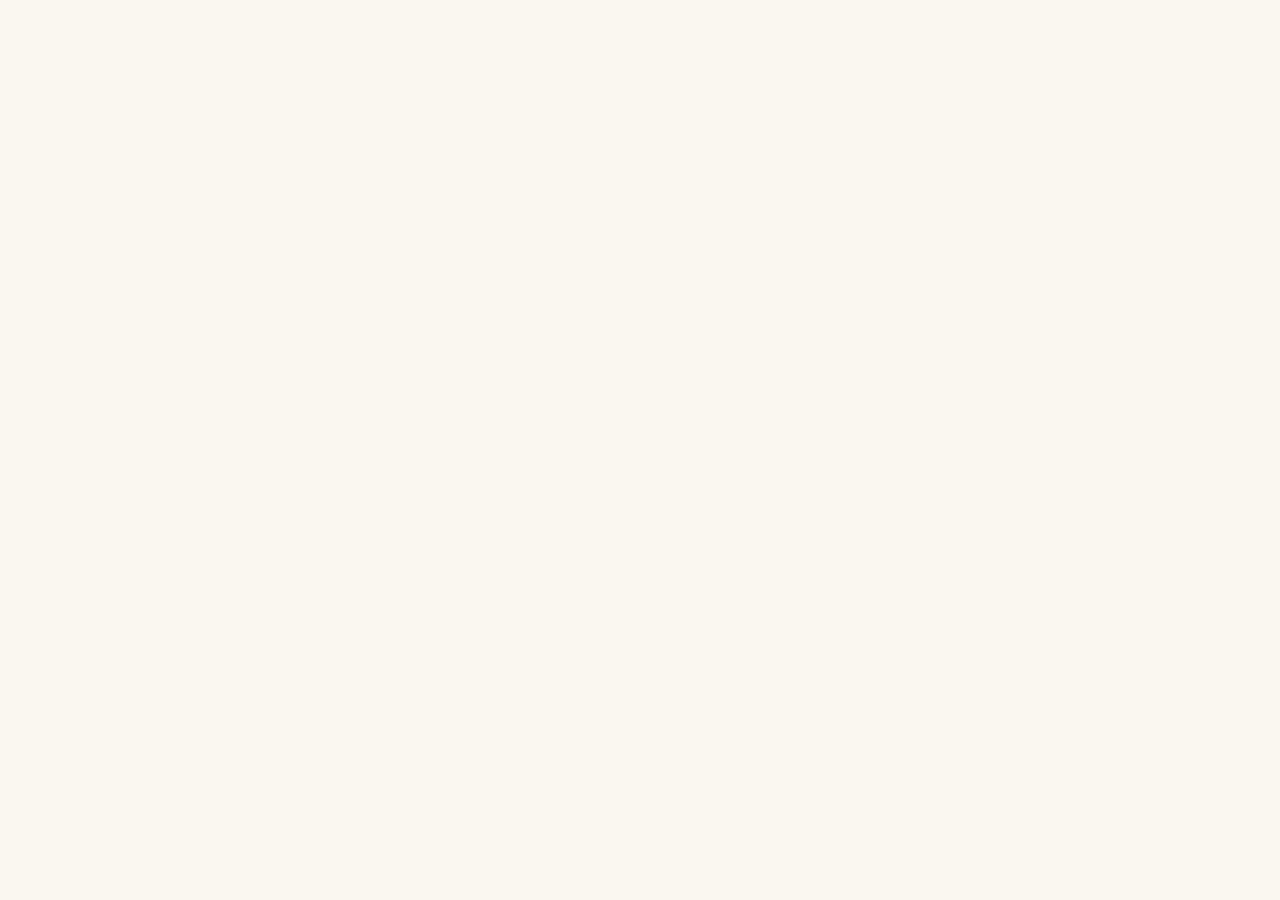
==== index.html @ ccf99bd1 "Add files via upload" ====
<!DOCTYPE html>
<html lang="en">
<head>
<meta charset="UTF-8" />
<meta name="viewport" content="width=device-width, initial-scale=1.0" />
<title>Beyond Japanese — Explore Beyond with Japanese</title>
<link rel="preconnect" href="https://fonts.googleapis.com" />
<link rel="preconnect" href="https://fonts.gstatic.com" crossorigin />
<link href="https://fonts.googleapis.com/css2?family=Plus+Jakarta+Sans:wght@400;500;600;700;800&family=JetBrains+Mono:wght@400;500&display=swap" rel="stylesheet" />
<link rel="stylesheet" href="styles.css" />
</head>
<body>
<div id="root"></div>
<script src="https://unpkg.com/react@18.3.1/umd/react.development.js" integrity="sha384-hD6/rw4ppMLGNu3tX5cjIb+uRZ7UkRJ6BPkLpg4hAu/6onKUg4lLsHAs9EBPT82L" crossorigin="anonymous"></script>
<script src="https://unpkg.com/react-dom@18.3.1/umd/react-dom.development.js" integrity="sha384-u6aeetuaXnQ38mYT8rp6sbXaQe3NL9t+IBXmnYxwkUI2Hw4bsp2Wvmx4yRQF1uAm" crossorigin="anonymous"></script>
<script src="https://unpkg.com/@babel/standalone@7.29.0/babel.min.js" integrity="sha384-m08KidiNqLdpJqLq95G/LEi8Qvjl/xUYll3QILypMoQ65QorJ9Lvtp2RXYGBFj1y" crossorigin="anonymous"></script>
<script type="text/babel" src="sections.jsx?v=2"></script>
<script type="text/babel" src="app.jsx?v=2"></script>
</body>
</html>
---- styles.css ----
/* Beyond Japanese — Landing Page Styles */

:root {
  --blue: #0D7A99;
  --blue-deep: #0a5d75;
  --blue-soft: #e8f2f5;
  --red: #C63C47;
  --red-soft: #b73340;
  --beige: #F5EFE0;
  --beige-deep: #ece4cf;
  --cream: #FAF7F1;
  --white: #ffffff;
  --ink: #583822;
  --ink-soft: #383c3c;   /* medium-weight text — calm modern neutral */
  --brown: #583822;       /* warm earthy body / small supporting text */
  --stone: #6b6b6b;
  --stone-light: #9a9a9a;
  --green: #7A8F6E;
  --line: #e8e4d8;

  --radius-card: 24px;
  --radius-lg: 28px;
  --radius-pill: 999px;

  --shadow-card: 0 1px 2px rgba(31, 42, 46, 0.04), 0 8px 24px rgba(31, 42, 46, 0.06);
  --shadow-soft: 0 1px 2px rgba(31, 42, 46, 0.03), 0 12px 40px rgba(31, 42, 46, 0.05);
}

* { box-sizing: border-box; }
html, body { margin: 0; padding: 0; }

body {
  font-family: 'Plus Jakarta Sans', system-ui, -apple-system, sans-serif;
  background: var(--cream);
  color: var(--ink);
  line-height: 1.55;
  -webkit-font-smoothing: antialiased;
  font-feature-settings: "ss01", "cv11";
}

img { max-width: 100%; display: block; }

.container {
  max-width: 1240px;
  margin: 0 auto;
  padding: 0 32px;
}

.container-narrow {
  max-width: 980px;
  margin: 0 auto;
  padding: 0 32px;
}

/* Typography */
.eyebrow {
  font-size: 13px;
  font-weight: 600;
  letter-spacing: 0.18em;
  text-transform: uppercase;
  color: var(--red);
}
.eyebrow.muted { color: var(--blue); }

h1, h2, h3, h4 {
  font-weight: 700;
  letter-spacing: -0.02em;
  color: var(--ink);
  margin: 0;
  text-wrap: balance;
}

.h-display {
  font-size: clamp(48px, 7vw, 96px);
  font-weight: 800;
  line-height: 1.02;
  letter-spacing: -0.035em;
  color: var(--blue);
}

.h-section {
  font-size: clamp(36px, 4.5vw, 60px);
  font-weight: 800;
  line-height: 1.05;
  letter-spacing: -0.028em;
}

.h-card {
  font-size: 20px;
  font-weight: 700;
  line-height: 1.3;
}

p { margin: 0; color: var(--brown); }
.lead {
  font-size: 19px;
  line-height: 1.6;
  color: var(--brown);
  text-wrap: pretty;
}

/* Buttons */
.btn {
  display: inline-flex;
  align-items: center;
  justify-content: center;
  gap: 12px;
  padding: 18px 32px;
  border-radius: var(--radius-pill);
  font-family: inherit;
  font-size: 16px;
  font-weight: 600;
  letter-spacing: -0.005em;
  text-decoration: none;
  border: none;
  cursor: pointer;
  transition: transform 0.2s ease, background 0.2s ease, box-shadow 0.2s ease, color 0.2s ease;
  white-space: nowrap;
}
.btn-primary {
  background: var(--red);
  color: var(--white);
  box-shadow: 0 6px 20px rgba(198, 60, 71, 0.25);
}
.btn-primary:hover {
  background: var(--red-soft);
  transform: translateY(-1px);
  box-shadow: 0 10px 28px rgba(198, 60, 71, 0.3);
}
.btn-secondary {
  background: transparent;
  color: var(--blue);
  border: 1.5px solid var(--blue);
}
.btn-secondary:hover {
  background: var(--blue);
  color: var(--white);
  transform: translateY(-1px);
}
.btn-ghost {
  background: var(--beige);
  color: var(--ink);
}
.btn-ghost:hover { background: var(--beige-deep); }

.btn-sm { padding: 12px 22px; font-size: 14px; }

/* Header */
.header {
  position: sticky;
  top: 0;
  z-index: 50;
  background: rgba(250, 247, 241, 0.85);
  backdrop-filter: blur(16px);
  -webkit-backdrop-filter: blur(16px);
  border-bottom: 1px solid rgba(232, 228, 216, 0.6);
}
.header-inner {
  display: flex;
  align-items: center;
  justify-content: space-between;
  padding: 18px 32px;
  max-width: 1400px;
  margin: 0 auto;
  gap: 24px;
}
.logo {
  display: flex;
  align-items: center;
  gap: 10px;
  text-decoration: none;
  flex-shrink: 1;
  min-width: 0;
  max-width: 100%;
}
.logo-img {
  /* Width-based clamp keeps the logo visually prominent across sizes.
     height auto preserves the native aspect ratio at every width. */
  width: clamp(180px, 16vw, 320px);
  height: auto;
  max-width: 100%;
  object-fit: contain;
  display: block;
  flex-shrink: 0;
}
.logo-mark {
  width: 30px; height: 30px;
  border-radius: 50%;
  background: radial-gradient(circle at 50% 60%, var(--red) 0 38%, transparent 38%),
              radial-gradient(circle at 50% 70%, var(--blue) 0 14%, transparent 14%);
  background-color: var(--cream);
  border: 1.5px solid var(--red);
}
.nav {
  display: flex;
  align-items: center;
  gap: 36px;
}
.nav a {
  color: var(--ink-soft);
  text-decoration: none;
  font-size: 15px;
  font-weight: 500;
  transition: color 0.18s;
  display: inline-flex;
  align-items: center;
  line-height: 1;
}
.nav a svg { display: block; }
.nav a:hover { color: var(--blue); }

/* Hero */
.hero {
  position: relative;
  min-height: 92vh;
  overflow: hidden;
  background: var(--cream);
}
.hero-image {
  position: absolute;
  inset: 0;
  z-index: 0;
}
.hero-photo {
  position: absolute;
  inset: 0;
  width: 100%;
  height: 100%;
  object-fit: cover;
  object-position: center 40%;
  opacity: 0;
  transition: opacity 1.6s ease-in-out;
}
.hero-photo.active { opacity: 1; }
.hero-fade {
  position: absolute;
  inset: 0;
  background:
    linear-gradient(90deg,
      rgba(250,248,244,0.90) 0%,
      rgba(250,248,244,0.74) 35%,
      rgba(250,248,244,0.38) 65%,
      rgba(250,248,244,0) 100%),
    linear-gradient(rgba(250,248,244,0.30), rgba(250,248,244,0.30)),
    linear-gradient(180deg,
      rgba(250,247,241,0.20) 0%,
      rgba(250,247,241,0.12) 30%,
      rgba(250,247,241,0.30) 58%,
      rgba(250,247,241,0.85) 84%,
      var(--cream) 100%),
    radial-gradient(ellipse 90% 70% at 50% 60%, rgba(250,247,241,0.30) 0%, rgba(250,247,241,0) 75%);
  pointer-events: none;
  z-index: 1;
}
.hero-fade::after {
  content: "";
  position: absolute; inset: 0;
  background: linear-gradient(180deg, transparent 75%, var(--cream) 100%);
  pointer-events: none;
}
.hero-content {
  position: relative;
  z-index: 2;
  max-width: 1240px;
  margin: 0 auto;
  padding: 120px 32px 140px;
}
.hero-eyebrow {
  font-size: 14px;
  font-weight: 700;
  text-transform: uppercase;
  letter-spacing: 0.16em;
  color: var(--red);
  margin-bottom: 28px;
}
.hero h1 {
  margin-bottom: 32px;
  max-width: 900px;
  color: var(--blue);
  line-height: 1.22;
}
.hero-h1-indent {
  display: inline-block;
  margin-left: 2em;
}
.hero-h1-line {
  display: inline-block;
  opacity: 0;
  transform: translateY(30px);
  animation: heroLineRise 2.2s cubic-bezier(0.22, 1, 0.36, 1) forwards;
}
.hero-h1-line:nth-child(1) { animation-delay: 0.35s; }
.hero-h1-indent.hero-h1-line { animation-delay: 0.35s; }
@keyframes heroLineRise {
  to { opacity: 1; transform: translateY(0); }
}
@media (prefers-reduced-motion: reduce) {
  .hero-h1-line { animation: none; opacity: 1; transform: none; }
}
.hero-sub {
  font-size: 20px;
  line-height: 1.6;
  color: var(--brown);
  max-width: 560px;
  margin-bottom: 44px;
  text-wrap: pretty;
}
.hero-ctas {
  display: flex;
  flex-wrap: wrap;
  gap: 16px;
  margin-bottom: 56px;
}
.hero-support {
  font-size: 16px;
  color: var(--brown);
  font-style: italic;
  max-width: 480px;
}

/* Sections */
.section {
  padding: 120px 0;
  position: relative;
}
.section-tight { padding: 96px 0; }
.section-large { padding: 160px 0; }
.section-beige { background: var(--beige); }
.section-white { background: var(--white); }
.section-cream { background: var(--cream); }

.section-head {
  text-align: center;
  margin-bottom: 72px;
}
.section-head .eyebrow { margin-bottom: 16px; display: inline-block; }
.section-head h2 { margin-bottom: 16px; }
.section-head .lead { max-width: 620px; margin: 0 auto; }

/* Designed-for section — simple 2×2 icon + text benefit grid */
.designed-head { margin-bottom: 72px; }
.fan-divider {
  display: flex;
  align-items: center;
  justify-content: center;
  gap: 14px;
  margin-bottom: 22px;
}
.fan-line {
  width: 64px;
  height: 1px;
  background: rgba(31, 42, 46, 0.18);
}
.designed-title {
  font-size: clamp(36px, 4.4vw, 56px);
  color: var(--blue-deep);
  letter-spacing: -0.025em;
  font-weight: 800;
  line-height: 1.1;
  margin-bottom: 18px;
  text-wrap: balance;
}
.designed-sub {
  font-size: 16px;
  color: var(--ink-soft);
  line-height: 1.65;
  max-width: 720px;
  margin: 0 auto;
  text-wrap: pretty;
}
.benefit-grid {
  display: grid;
  grid-template-columns: repeat(2, 1fr);
  gap: 24px;
  max-width: 1100px;
  margin: 0 auto;
}
.benefit-card {
  background: var(--white);
  border: 1px solid var(--line);
  border-radius: 24px;
  padding: 36px 40px;
  display: flex;
  flex-direction: row;
  align-items: center;
  text-align: left;
  gap: 28px;
  box-shadow: 0 1px 2px rgba(31, 42, 46, 0.03);
  transition: transform 0.25s ease, box-shadow 0.25s ease, border-color 0.25s ease;
}
.benefit-card:hover {
  transform: translateY(-2px);
  border-color: rgba(13, 122, 153, 0.22);
  box-shadow: 0 1px 2px rgba(31, 42, 46, 0.04), 0 14px 32px rgba(31, 42, 46, 0.05);
}
.benefit-icon {
  flex-shrink: 0;
  width: 88px;
  height: 88px;
  border-radius: 50%;
  background: #F3EEE6;
  color: #0F4C5C;
  display: flex;
  align-items: center;
  justify-content: center;
  padding: 18px;
}
.benefit-icon img {
  width: 100%;
  height: 100%;
  object-fit: contain;
  display: block;
}
.benefit-icon svg {
  width: 100%;
  height: 100%;
  display: block;
  overflow: visible;
}
.benefit-text {
  flex: 1;
  min-width: 0;
}
.benefit-title {
  font-size: 21px;
  font-weight: 800;
  letter-spacing: -0.02em;
  line-height: 1.25;
  color: var(--blue);
  margin: 0 0 8px;
  text-wrap: balance;
}
.benefit-desc {
  font-size: 15.5px;
  line-height: 1.5;
  color: var(--brown);
  margin: 0;
  text-wrap: pretty;
}

/* About Ayumi */
.about {
  display: grid;
  grid-template-columns: 1fr 1.05fr;
  gap: 64px;
  align-items: stretch;
}
.about-content {
  display: flex;
  flex-direction: column;
  justify-content: flex-start;
  max-width: 540px;
  padding: 8px 0;
}
.about-link {
  margin-top: auto;
  padding-top: 32px;
}
.about-photo {
  aspect-ratio: 4/5;
  width: 100%;
  max-width: 480px;
  background: var(--beige-deep);
  border-radius: var(--radius-lg);
  overflow: hidden;
  position: relative;
  box-shadow: var(--shadow-soft);
}
.about-img {
  position: absolute;
  inset: 0;
  width: 100%;
  height: 100%;
  object-fit: cover;
  opacity: 0;
  transition: opacity 0.9s ease;
}
.about-img.active { opacity: 1; }
.photo-placeholder {
  width: 100%;
  height: 100%;
  background:
    repeating-linear-gradient(135deg, rgba(122,143,110,0.18) 0 12px, rgba(122,143,110,0.08) 12px 24px);
  display: flex; align-items: center; justify-content: center;
  position: relative;
}
.photo-placeholder.tone-warm {
  background: repeating-linear-gradient(135deg, rgba(198,156,120,0.18) 0 12px, rgba(198,156,120,0.08) 12px 24px), #efe1cd;
}
.photo-placeholder.tone-cool {
  background: repeating-linear-gradient(135deg, rgba(13,122,153,0.14) 0 12px, rgba(13,122,153,0.06) 12px 24px), #d6e6ea;
}
.photo-placeholder.tone-green {
  background: repeating-linear-gradient(135deg, rgba(122,143,110,0.22) 0 12px, rgba(122,143,110,0.1) 12px 24px), #d6e0c8;
}
.photo-placeholder.tone-night {
  background: repeating-linear-gradient(135deg, rgba(40,52,68,0.5) 0 12px, rgba(40,52,68,0.3) 12px 24px), #2d3a4c;
  color: rgba(255,255,255,0.8);
}
.photo-label {
  position: absolute;
  bottom: 14px;
  left: 14px;
  font-family: 'JetBrains Mono', monospace;
  font-size: 10.5px;
  letter-spacing: 0.08em;
  text-transform: uppercase;
  background: rgba(255,255,255,0.85);
  color: var(--ink);
  padding: 5px 10px;
  border-radius: 4px;
}
.photo-placeholder.tone-night .photo-label {
  background: rgba(0,0,0,0.55);
  color: rgba(255,255,255,0.9);
}
.about-photo .dots {
  position: absolute;
  bottom: 18px; left: 50%; transform: translateX(-50%);
  display: flex; gap: 6px; z-index: 2;
}
.about-photo .dot {
  width: 8px; height: 8px; border-radius: 50%;
  background: rgba(255,255,255,0.55);
  border: none;
  padding: 0;
  cursor: pointer;
  transition: background 0.2s, transform 0.2s;
}
.about-photo .dot:hover { background: rgba(255,255,255,0.85); }
.about-photo .dot.active { background: var(--white); transform: scale(1.15); }
.about-arrow {
  position: absolute;
  top: 50%;
  transform: translateY(-50%);
  z-index: 3;
  width: 42px;
  height: 42px;
  border-radius: 50%;
  border: none;
  background: rgba(255,255,255,0.82);
  color: var(--ink);
  display: flex;
  align-items: center;
  justify-content: center;
  cursor: pointer;
  opacity: 0;
  transition: opacity 0.25s ease, background 0.2s ease, transform 0.2s ease;
  box-shadow: 0 4px 14px rgba(0,0,0,0.18);
}
.about-photo:hover .about-arrow { opacity: 1; }
.about-arrow:hover { background: #fff; }
.about-arrow:active { transform: translateY(-50%) scale(0.94); }
.about-arrow-prev { left: 14px; }
.about-arrow-next { right: 14px; }
@media (hover: none) {
  .about-arrow { opacity: 1; background: rgba(255,255,255,0.9); }
}
.about-content .eyebrow { color: var(--ink-soft); margin-bottom: 24px; display: inline-block; }
.about-eyebrow-word {
  display: inline-block;
  margin-right: 14px;
  margin-bottom: 24px;
  color: #593922;
  font-size: clamp(24px, 2.6vw, 34px);
  font-weight: 600;
  letter-spacing: 0.02em;
  line-height: 1.1;
  font-family: -apple-system, BlinkMacSystemFont, 'Plus Jakarta Sans', sans-serif;
}
.about-eyebrow-word:last-of-type { margin-right: 0; }
.about-content h2 {
  font-size: clamp(32px, 3.4vw, 48px);
  line-height: 1.08;
  color: var(--blue);
  margin-bottom: 28px;
}
.about-content .lead { margin-bottom: 28px; }
.about-link {
  display: inline-flex;
  align-items: center;
  gap: 10px;
  font-weight: 700;
  color: var(--blue);
  text-decoration: none;
  font-size: 17px;
  transition: gap 0.2s;
}
.about-link:hover { gap: 14px; }

/* Practical Japanese */
/* Practical Japanese — 4-column cards: text overlaid on full-bleed photo */
.scenes-grid {
  display: grid;
  grid-template-columns: repeat(4, 1fr);
  gap: 18px;
  max-width: 940px;
  margin: 0 auto;
}
.scene-card {
  position: relative;
  aspect-ratio: 4 / 5;
  border-radius: 22px;
  overflow: hidden;
  background: var(--white);
  box-shadow: 0 1px 2px rgba(31, 42, 46, 0.04), 0 10px 28px rgba(31, 42, 46, 0.05);
  transition: transform 0.3s ease, box-shadow 0.3s ease;
}
.scene-card:hover {
  transform: translateY(-3px);
  box-shadow: var(--shadow-soft);
}
.scene-bg {
  position: absolute;
  inset: 0;
  width: 100%;
  height: 100%;
  object-fit: cover;
  filter: saturate(0.62) brightness(1.04) contrast(0.92);
}
.scene-wash {
  position: absolute;
  inset: 0;
  /* even hazy white veil across the whole photo (softens it overall), plus a bottom darkening for legible titles */
  background:
    linear-gradient(180deg, rgba(250,247,241,0.30) 0%, rgba(250,247,241,0.30) 100%),
    linear-gradient(180deg,
      rgba(250,247,241,0.30) 0%,
      rgba(250,247,241,0.12) 34%,
      rgba(18,25,29,0.24) 60%,
      rgba(15,21,25,0.70) 84%,
      rgba(12,17,20,0.90) 100%);
}
.scene-overlay {
  position: absolute;
  left: 0;
  right: 0;
  bottom: 0;
  padding: 20px 20px 22px;
  z-index: 2;
}
.scene-title {
  font-size: 17px;
  font-weight: 800;
  letter-spacing: -0.02em;
  line-height: 1.2;
  color: #fff;
  margin: 0 0 10px;
  text-wrap: balance;
  text-shadow: 0 1px 3px rgba(0,0,0,0.55), 0 2px 18px rgba(0,0,0,0.45);
}
.scene-title::after {
  content: "";
  display: block;
  width: 30px;
  height: 2px;
  margin-top: 10px;
  background: var(--blue);
  border-radius: 999px;
}
.scene-desc {
  font-size: 13px;
  line-height: 1.55;
  color: rgba(255,255,255,0.94);
  text-wrap: pretty;
  text-shadow: 0 1px 3px rgba(0,0,0,0.5), 0 2px 14px rgba(0,0,0,0.4);
}

/* Portal */
.portal {
  display: grid;
  grid-template-columns: 1fr 1.2fr;
  gap: 80px;
  align-items: center;
  padding-bottom: 40px;
}
.portal-content .eyebrow { margin-bottom: 24px; display: inline-block; }
.portal-content h2 {
  font-size: clamp(40px, 4.2vw, 60px);
  margin-bottom: 28px;
  line-height: 1.05;
}
.portal-content .lead { margin-bottom: 36px; max-width: 520px; }
.portal-features {
  display: flex;
  flex-direction: column;
  gap: 18px;
  margin-bottom: 40px;
}
.portal-feat {
  display: flex;
  align-items: center;
  gap: 14px;
  font-weight: 700;
  color: var(--ink);
  font-size: 16px;
}
.portal-check {
  width: 26px; height: 26px;
  border-radius: 50%;
  border: 1.5px solid var(--blue);
  color: var(--blue);
  display: flex; align-items: center; justify-content: center;
  flex-shrink: 0;
}

/* Dashboard mockup — image carousel */
.portal-mock-wrap {
  position: relative;
}
.portal-mock-frame {
  position: relative;
  display: flex;
  align-items: center;
  justify-content: center;
  gap: 16px;
}
.portal-mock {
  background: var(--white);
  border-radius: 36px;
  padding: 10px;
  box-shadow: var(--shadow-soft), 0 30px 60px rgba(0,0,0,0.08);
  width: clamp(240px, 22vw, 320px);
  flex-shrink: 0;
}
.portal-mock-inner {
  background: var(--cream);
  border-radius: 28px;
  overflow: hidden;
  aspect-ratio: 9 / 19;
  position: relative;
}
.mock-img {
  position: absolute;
  inset: 0;
  width: 100%;
  height: 100%;
  object-fit: cover;
  object-position: top center;
  opacity: 0;
  transition: opacity 0.5s ease;
}
.mock-img.active { opacity: 1; }
.mock-nav {
  width: 52px;
  height: 52px;
  border-radius: 50%;
  border: 1.5px solid var(--blue-soft);
  background: var(--white);
  color: var(--blue);
  display: flex;
  align-items: center;
  justify-content: center;
  cursor: pointer;
  box-shadow: 0 8px 24px rgba(13, 122, 153, 0.1);
  transition: transform 0.2s, background 0.2s, color 0.2s, border-color 0.2s;
  flex-shrink: 0;
}
.mock-nav:hover {
  background: var(--blue);
  color: var(--white);
  border-color: var(--blue);
  transform: scale(1.05);
}
.mock-dots {
  position: absolute;
  bottom: -36px;
  left: 50%;
  transform: translateX(-50%);
  display: flex;
  gap: 8px;
}
.mock-dot {
  width: 8px;
  height: 8px;
  border-radius: 50%;
  border: none;
  padding: 0;
  background: var(--line);
  cursor: pointer;
  transition: background 0.2s, transform 0.2s, width 0.2s;
}
.mock-dot:hover { background: var(--stone-light); }
.mock-dot.active {
  background: var(--blue);
  width: 24px;
  border-radius: 4px;
}

/* Testimonials */
/* Testimonials — single-card carousel */
.tcarousel {
  display: flex;
  align-items: center;
  gap: 20px;
  max-width: 900px;
  margin: 0 auto;
}
.tcarousel-viewport {
  overflow: hidden;
  flex: 1;
  border-radius: var(--radius-card);
}
.tcarousel-track {
  display: flex;
  gap: 24px;
  transition: transform 0.5s cubic-bezier(0.4, 0, 0.2, 1);
}
.tcarousel-slide {
  flex: 0 0 calc((100% - (var(--tpv) - 1) * 24px) / var(--tpv));
  min-width: 0;
  display: flex;
}
.testimonial {
  background: var(--white);
  border-radius: var(--radius-card);
  padding: 32px 30px;
  box-shadow: var(--shadow-card);
  display: flex;
  flex-direction: column;
  margin: 0;
  width: 100%;
  position: relative;
  min-height: 300px;
}
.testimonial-mark {
  font-size: 64px;
  line-height: 0.8;
  font-weight: 800;
  color: var(--beige-deep);
  height: 36px;
  display: block;
  margin-bottom: 6px;
  font-family: Georgia, serif;
}
.testimonial-quote {
  font-size: 16px;
  line-height: 1.62;
  color: var(--ink);
  margin: 0 0 24px;
  flex: 1;
  text-wrap: pretty;
  font-weight: 500;
}
.testimonial-by {
  display: flex;
  flex-direction: column;
  gap: 3px;
}
.testimonial-name { font-weight: 700; font-size: 16px; color: var(--ink); }
.testimonial-meta { font-size: 13px; color: var(--stone); letter-spacing: 0.01em; }

.tcarousel-arrow {
  flex-shrink: 0;
  width: 52px;
  height: 52px;
  border-radius: 50%;
  border: 1px solid var(--line);
  background: var(--white);
  color: var(--blue);
  display: flex;
  align-items: center;
  justify-content: center;
  cursor: pointer;
  transition: background 0.2s ease, color 0.2s ease, transform 0.2s ease, box-shadow 0.2s ease;
  box-shadow: var(--shadow-card);
}
.tcarousel-arrow:hover {
  background: var(--blue);
  color: var(--white);
  transform: scale(1.05);
}
.tcarousel-arrow:disabled {
  opacity: 0.35;
  cursor: default;
}
.tcarousel-arrow:disabled:hover {
  background: var(--white);
  color: var(--blue);
  transform: none;
}
.tcarousel-dots {
  display: flex;
  justify-content: center;
  gap: 10px;
  margin-top: 32px;
}
.tcarousel-dot {
  width: 9px;
  height: 9px;
  border-radius: 50%;
  border: none;
  background: var(--beige-deep);
  cursor: pointer;
  padding: 0;
  transition: background 0.2s ease, transform 0.2s ease, width 0.2s ease;
}
.tcarousel-dot:hover { background: var(--stone-light); }
.tcarousel-dot.active {
  background: var(--blue);
  width: 26px;
  border-radius: 999px;
}

/* Timeline / Lesson flow — experiential vertical journey.
   Duration is the dominant visual element; the core practice step is featured. */
.journey {
  max-width: 860px;
  margin: 48px auto 0;
  display: flex;
  flex-direction: column;
}
.journey-step {
  display: grid;
  grid-template-columns: 88px 1fr;
  gap: 30px;
  position: relative;
  padding: 14px 0;
}
/* Continuous spine drawn behind the duration column */
.journey-rail {
  position: relative;
  display: flex;
  flex-direction: column;
  align-items: flex-end;
  justify-content: center;
  text-align: right;
  padding-right: 30px;
}
.journey-rail::before {
  content: "";
  position: absolute;
  right: 0;
  top: -14px;
  bottom: -14px;
  width: 2px;
  background: var(--beige-deep);
}
.journey-step:first-child .journey-rail::before { top: 50%; }
.journey-step:last-child .journey-rail::before { bottom: 50%; }
.journey-dot {
  position: absolute;
  right: -5px;
  top: 50%;
  transform: translateY(-50%);
  width: 12px;
  height: 12px;
  border-radius: 50%;
  background: var(--white);
  border: 2.5px solid var(--blue);
  z-index: 1;
}
.journey-time {
  display: flex;
  flex-direction: column;
  align-items: flex-end;
  line-height: 1;
}
.journey-time-num {
  font-size: 22px;
  font-weight: 600;
  letter-spacing: -0.02em;
  color: var(--brown);
  font-variant-numeric: tabular-nums;
}
.journey-time-unit {
  font-size: 11px;
  font-weight: 600;
  letter-spacing: 0.14em;
  text-transform: uppercase;
  color: var(--stone-light);
  margin-top: 5px;
}
/* Content card */
.journey-card {
  background: var(--cream);
  border: 1px solid var(--line);
  border-radius: 20px;
  padding: 26px 28px;
  position: relative;
  display: flex;
  align-items: flex-start;
  gap: 22px;
  transition: transform 0.3s ease, box-shadow 0.3s ease, border-color 0.3s ease;
}
.journey-card-body {
  flex: 0 1 auto;
  min-width: 0;
}
.journey-desc { max-width: 52ch; }
@media (hover: hover) {
  .journey-card:hover {
    transform: translateY(-4px);
    box-shadow: var(--shadow-soft);
    border-color: var(--beige-deep);
  }
  .journey-card:hover .journey-icon { transform: scale(1.08); }
}
.journey-card-top {
  order: 2;
  flex-shrink: 0;
  margin-top: 2px;
}
.journey-num {
  font-weight: 500;
  color: var(--stone-light);
  letter-spacing: 0.01em;
  font-variant-numeric: tabular-nums;
}
.journey-sep {
  font-weight: 500;
  color: var(--stone-light);
}
.journey-icon {
  width: 70px;
  height: 70px;
  display: flex;
  align-items: center;
  justify-content: center;
  color: var(--red);
  flex-shrink: 0;
  transition: transform 0.3s ease;
}
.journey-icon svg { width: 100%; height: 100%; display: block; }
.journey-title {
  font-size: 23px;
  font-weight: 800;
  letter-spacing: -0.02em;
  line-height: 1.2;
  color: var(--ink);
  margin: 0 0 8px;
  text-wrap: balance;
}
.journey-desc {
  font-size: 16px;
  line-height: 1.65;
  color: var(--brown);
  margin: 0;
  text-wrap: pretty;
}

@media (max-width: 640px) {
  .journey-step {
    grid-template-columns: 64px 1fr;
    gap: 18px;
    padding: 12px 0;
  }
  .journey-rail { padding-right: 18px; }
  .journey-card { padding: 22px 22px; }
  .journey-icon { width: 58px; height: 58px; }
  .journey-title { font-size: 20px; }
}

/* Pricing */
.pricing-head {
  max-width: 1080px;
  margin: 0 auto 64px;
  text-align: left;
}
.pricing-head .eyebrow {
  display: inline-block;
  margin-bottom: 18px;
}
.pricing-head .h-section {
  font-size: clamp(36px, 4.2vw, 56px);
  line-height: 1.08;
  color: var(--blue);
  letter-spacing: -0.028em;
  max-width: 920px;
  margin-bottom: 24px;
}
.pricing-sub {
  font-size: 17px;
  line-height: 1.7;
  color: var(--brown);
  max-width: 640px;
  margin: 0;
  text-wrap: pretty;
}
.pricing-grid {
  display: grid;
  grid-template-columns: repeat(3, 1fr);
  gap: 22px;
  align-items: stretch;
  max-width: 1080px;
  margin: 0 auto;
}
.price-card {
  background: var(--white);
  border: 1px solid var(--line);
  border-radius: 24px;
  padding: 44px 40px 40px;
  display: flex;
  flex-direction: column;
  position: relative;
  transition: transform 0.25s ease, box-shadow 0.25s ease, border-color 0.25s ease;
  box-shadow: 0 1px 2px rgba(31, 42, 46, 0.03);
}
.price-card:hover {
  transform: translateY(-2px);
  box-shadow: var(--shadow-card);
  border-color: rgba(13, 122, 153, 0.28);
}
.price-card.featured {
  background: #F4EFE6;
  border-color: rgba(13, 122, 153, 0.22);
  box-shadow: 0 1px 2px rgba(31, 42, 46, 0.03), 0 12px 32px rgba(122, 90, 50, 0.07);
}
.price-name {
  font-size: 26px;
  font-weight: 800;
  letter-spacing: -0.02em;
  text-transform: none;
  color: var(--ink);
  margin-bottom: 22px;
  line-height: 1.2;
}
.featured .price-name { color: var(--ink); }
.price-amount {
  font-size: clamp(44px, 4vw, 54px);
  font-weight: 800;
  letter-spacing: -0.03em;
  line-height: 1;
  color: var(--blue);
  margin-bottom: 10px;
  display: block;
}
.featured .price-amount { color: var(--blue); }
.price-unit {
  font-size: 16px;
  color: var(--ink-soft);
  font-weight: 500;
  letter-spacing: -0.005em;
  margin-bottom: 0;
}
.featured .price-unit { color: var(--ink-soft); }
.price-note {
  font-size: 14px;
  font-weight: 500;
  color: var(--red);
  margin-top: 4px;
  min-height: 1.2em; /* reserve savings row on every card so dividers align */
  letter-spacing: -0.005em;
}
.price-rule {
  display: block;
  height: 0;
  border-top: 1px dashed rgba(88, 56, 34, 0.28);
  margin: 24px 0 0;
}
.price-desc {
  font-size: 15.5px;
  line-height: 1.75;
  color: var(--brown);
  margin-top: 24px;
  flex: 1 1 auto;
  text-wrap: pretty;
}
.featured .price-desc {
  color: var(--brown);
}
.price-badge {
  display: inline-flex;
  align-items: center;
  align-self: center;
  font-family: 'JetBrains Mono', monospace;
  font-size: 11px;
  font-weight: 600;
  letter-spacing: 0.18em;
  text-transform: uppercase;
  color: var(--red);
  border: 1.5px solid var(--red);
  border-radius: 999px;
  padding: 9px 20px;
  margin-top: 28px;
  background: transparent;
}
.price-link {
  display: inline-flex;
  align-items: center;
  gap: 10px;
  margin-top: 24px;
  font-size: 17px;
  font-weight: 700;
  color: var(--blue);
  text-decoration: none;
  letter-spacing: -0.01em;
  align-self: center;
  transition: gap 0.2s ease, color 0.2s ease;
}
.price-link:hover {
  gap: 14px;
}
.price-link.price-link-featured {
  color: var(--red);
}
.price-btn {
  align-self: stretch;
  margin-top: 32px;
  padding: 16px 24px;
  font-size: 15px;
  font-weight: 700;
  justify-content: center;
  letter-spacing: -0.005em;
}

/* Pricing footer CTA */
.pricing-cta {
  max-width: 1080px;
  margin: 56px auto 0;
  display: flex;
  justify-content: center;
}
.pricing-note {
  display: flex;
  align-items: center;
  gap: 32px;
  flex-wrap: wrap;
  justify-content: center;
  color: var(--brown);
  font-size: 14px;
  margin-top: 0;
}
.pricing-note span {
  display: inline-flex; align-items: center; gap: 8px;
}
.pricing-note svg,
.pricing-note svg * {
  stroke: #0d7a99 !important;
}

/* FAQ */
.faq-list {
  max-width: 880px;
  margin: 0 auto;
  display: flex;
  flex-direction: column;
  gap: 18px;
}
.faq-item {
  background: var(--beige);
  border-radius: 20px;
  overflow: hidden;
  transition: background 0.2s;
}
.faq-item.open { background: var(--beige-deep); }
.faq-q {
  width: 100%;
  background: none;
  border: none;
  padding: 26px 32px;
  font-family: inherit;
  font-size: 17px;
  font-weight: 700;
  color: var(--ink-soft);
  text-align: left;
  cursor: pointer;
  display: flex;
  align-items: center;
  justify-content: space-between;
  gap: 24px;
  letter-spacing: -0.01em;
}
.faq-q svg { transition: transform 0.25s; flex-shrink: 0; }
.faq-item.open .faq-q svg { transform: rotate(180deg); }
.faq-a {
  padding: 0 32px 26px;
  font-size: 16px;
  color: var(--brown);
  line-height: 1.65;
  max-width: 720px;
}
.faq-more {
  display: inline-flex;
  margin: 56px auto 0;
  align-items: center;
  gap: 10px;
  color: var(--blue);
  text-decoration: none;
  font-weight: 600;
  font-style: italic;
  font-size: 15px;
  border-bottom: 1px solid currentColor;
  padding-bottom: 4px;
}
.faq-more-wrap { text-align: center; }

/* Final CTA — split layout: photo left, deep teal panel right */
.final-cta {
  position: relative;
  padding: 0;
  background: var(--cream);
}
.final-cta-split {
  display: grid;
  grid-template-columns: 1fr 1fr;
  min-height: 640px;
}
.final-cta-photo-pane {
  position: relative;
  overflow: hidden;
  background: var(--beige);
}
.final-cta-photo {
  position: absolute;
  inset: 0;
  width: 100%;
  height: 100%;
  object-fit: cover;
  display: block;
}
.final-cta-text-pane {
  background: #1f5266;
  color: var(--white);
  display: flex;
  align-items: center;
  padding: clamp(56px, 7vw, 120px) clamp(40px, 6vw, 96px);
}
.final-cta-content {
  max-width: 560px;
}
.final-cta-content h2 {
  font-size: clamp(36px, 4vw, 56px);
  line-height: 1.08;
  font-weight: 800;
  letter-spacing: -0.025em;
  color: var(--white);
  margin-bottom: 28px;
  text-wrap: balance;
}
.final-cta-content .lead {
  font-size: 17px;
  line-height: 1.65;
  color: rgba(255, 255, 255, 0.88);
  margin-bottom: 48px;
  max-width: 480px;
}
.btn-cta-light {
  background: var(--white);
  color: #1f5266;
  padding: 22px 38px;
  font-size: 18px;
  font-weight: 700;
  letter-spacing: -0.005em;
  border-radius: var(--radius-pill);
  display: inline-flex;
  align-items: center;
  gap: 14px;
  text-decoration: none;
  box-shadow: 0 12px 32px rgba(0, 0, 0, 0.18);
  transition: transform 0.2s ease, box-shadow 0.2s ease, background 0.2s ease;
}
.btn-cta-light:hover {
  transform: translateY(-1px);
  background: var(--beige);
  box-shadow: 0 16px 40px rgba(0, 0, 0, 0.22);
}
.final-cta-note {
  margin-top: 22px;
  font-size: 15px;
  color: rgba(255, 255, 255, 0.75);
  letter-spacing: -0.005em;
}

/* Footer */
.footer {
  background: var(--cream);
  padding: 80px 0 48px;
  border-top: 1px solid var(--line);
}
.footer-grid {
  display: grid;
  grid-template-columns: 1.4fr 1fr 1fr 1fr;
  gap: 48px;
  margin-bottom: 56px;
}
.footer-tag {
  color: var(--brown);
  font-size: 14px;
  margin-top: 16px;
  max-width: 280px;
  line-height: 1.6;
}
.footer-col h4 {
  font-size: 13px;
  font-weight: 700;
  letter-spacing: 0.1em;
  text-transform: uppercase;
  color: var(--ink-soft);
  margin-bottom: 20px;
}
.footer-col a {
  display: block;
  color: var(--brown);
  text-decoration: none;
  font-size: 14.5px;
  margin-bottom: 10px;
  transition: color 0.15s;
}
.footer-col a:hover { color: var(--blue); }
.footer-bottom {
  display: flex;
  justify-content: space-between;
  align-items: center;
  padding-top: 32px;
  border-top: 1px solid var(--line);
  font-size: 13px;
  color: var(--brown);
}

/* Reveal animation */
.reveal {
  opacity: 0;
  transform: translateY(20px);
  transition: opacity 0.8s ease, transform 0.8s ease;
}
.reveal.in {
  opacity: 1;
  transform: translateY(0);
}

/* ---------- Responsive ----------
   Three breakpoint bands: desktop (default) / tablet (≤ 1099) / mobile (≤ 768).
   Side-by-side layouts only collapse at the mobile breakpoint. */

/* Tablet: constrain image sizes, keep horizontal splits, slightly tighter rhythm */
@media (max-width: 1099px) {
  .container { padding: 0 28px; }
  .header-inner { padding: 14px 24px; gap: 16px; }
  .nav { gap: 22px; }
  .nav a { font-size: 14px; }

  .section { padding: 96px 0; }
  .section-large { padding: 120px 0; }

  /* Designed-for follows the same rhythm as Practical Japanese: 2×2 staying through tablet */
  .benefit-grid { gap: 18px; max-width: none; }
  .benefit-card { padding: 30px 28px; gap: 22px; }
  .benefit-icon { width: 76px; height: 76px; padding: 15px; }

  .about { gap: 48px; align-items: center; }
  .about-photo { max-width: 380px; }
  .about-content h2 { font-size: clamp(28px, 3.4vw, 40px); }

  .portal { gap: 56px; }
  .portal-mock { width: clamp(240px, 28vw, 300px); }

  .practical-grid { grid-template-columns: repeat(4, 1fr); gap: 14px; }
  .scenes-grid { grid-template-columns: repeat(2, 1fr); gap: 16px; max-width: 680px; }
  .scenes-grid .scene-card { aspect-ratio: 16 / 11; }

  .pricing-grid { gap: 16px; max-width: none; }
  .price-card { padding: 40px 30px 36px; }
  .price-amount { font-size: 40px; }

  .testimonial { padding: 32px 26px; min-height: 0; }
  .testimonial-quote { font-size: 16.5px; }
  .tcarousel { gap: 8px; }
  .tcarousel-arrow { width: 42px; height: 42px; }
}

/* Mobile: stack side-by-side layouts and reduce padding */
@media (max-width: 768px) {
  .container { padding: 0 20px; }
  .nav { display: none; }

  .section { padding: 72px 0; }
  .section-large { padding: 88px 0; }
  .section-head { margin-bottom: 48px; }

  .feature-grid { grid-template-columns: repeat(2, 1fr); gap: 14px; }
  .feature-card { padding: 26px 22px; }
  /* Benefit grid stays 2×2 on mobile to preserve the editorial rhythm */
  /* Benefit grid: single column on mobile, icon-left layout preserved */
  .benefit-grid { grid-template-columns: 1fr; gap: 14px; }
  .benefit-card {
    padding: 24px 22px;
    gap: 18px;
  }
  .benefit-icon { width: 64px; height: 64px; padding: 13px; }
  .benefit-title { font-size: 17px; margin-bottom: 6px; }
  .benefit-desc { font-size: 14px; }

  .about { grid-template-columns: 1fr; gap: 32px; }
  .about-photo { max-width: 440px; margin: 0 auto; }

  .practical-grid { grid-template-columns: repeat(2, 1fr); gap: 12px; }
  .scenes-grid { grid-template-columns: 1fr; gap: 16px; max-width: 420px; }
  .scene-card { aspect-ratio: 16 / 11; }

  .portal { grid-template-columns: 1fr; gap: 48px; padding-bottom: 60px; }
  .portal-mock { width: clamp(220px, 60vw, 300px); }
  .mock-nav { width: 44px; height: 44px; }
  .portal-mock-frame { gap: 10px; }

  .tcarousel-arrow { width: 38px; height: 38px; }

  .pricing-grid { grid-template-columns: 1fr; max-width: 440px; margin: 0 auto; }
  .price-card.featured { transform: none; }
  .pricing-cta { flex-direction: column; align-items: flex-start; }
  .pricing-cta-btn { width: 100%; justify-content: center; }

  .footer-grid { grid-template-columns: repeat(2, 1fr); gap: 32px; }

  .final-cta-split { grid-template-columns: 1fr; min-height: 0; }
  .final-cta-photo-pane { aspect-ratio: 4/3; min-height: 280px; }
  .final-cta-text-pane { padding: 56px 28px 64px; }

  .timeline::before { left: 56px; }
  .timeline-item { grid-template-columns: 56px 1fr; gap: 24px; }
  .timeline-num::after { display: none; }
  .hero-content { padding: 96px 24px 120px; }
  .hero-ctas .btn { width: 100%; }
  .hero-h1-indent { margin-left: 1.4em; }
}
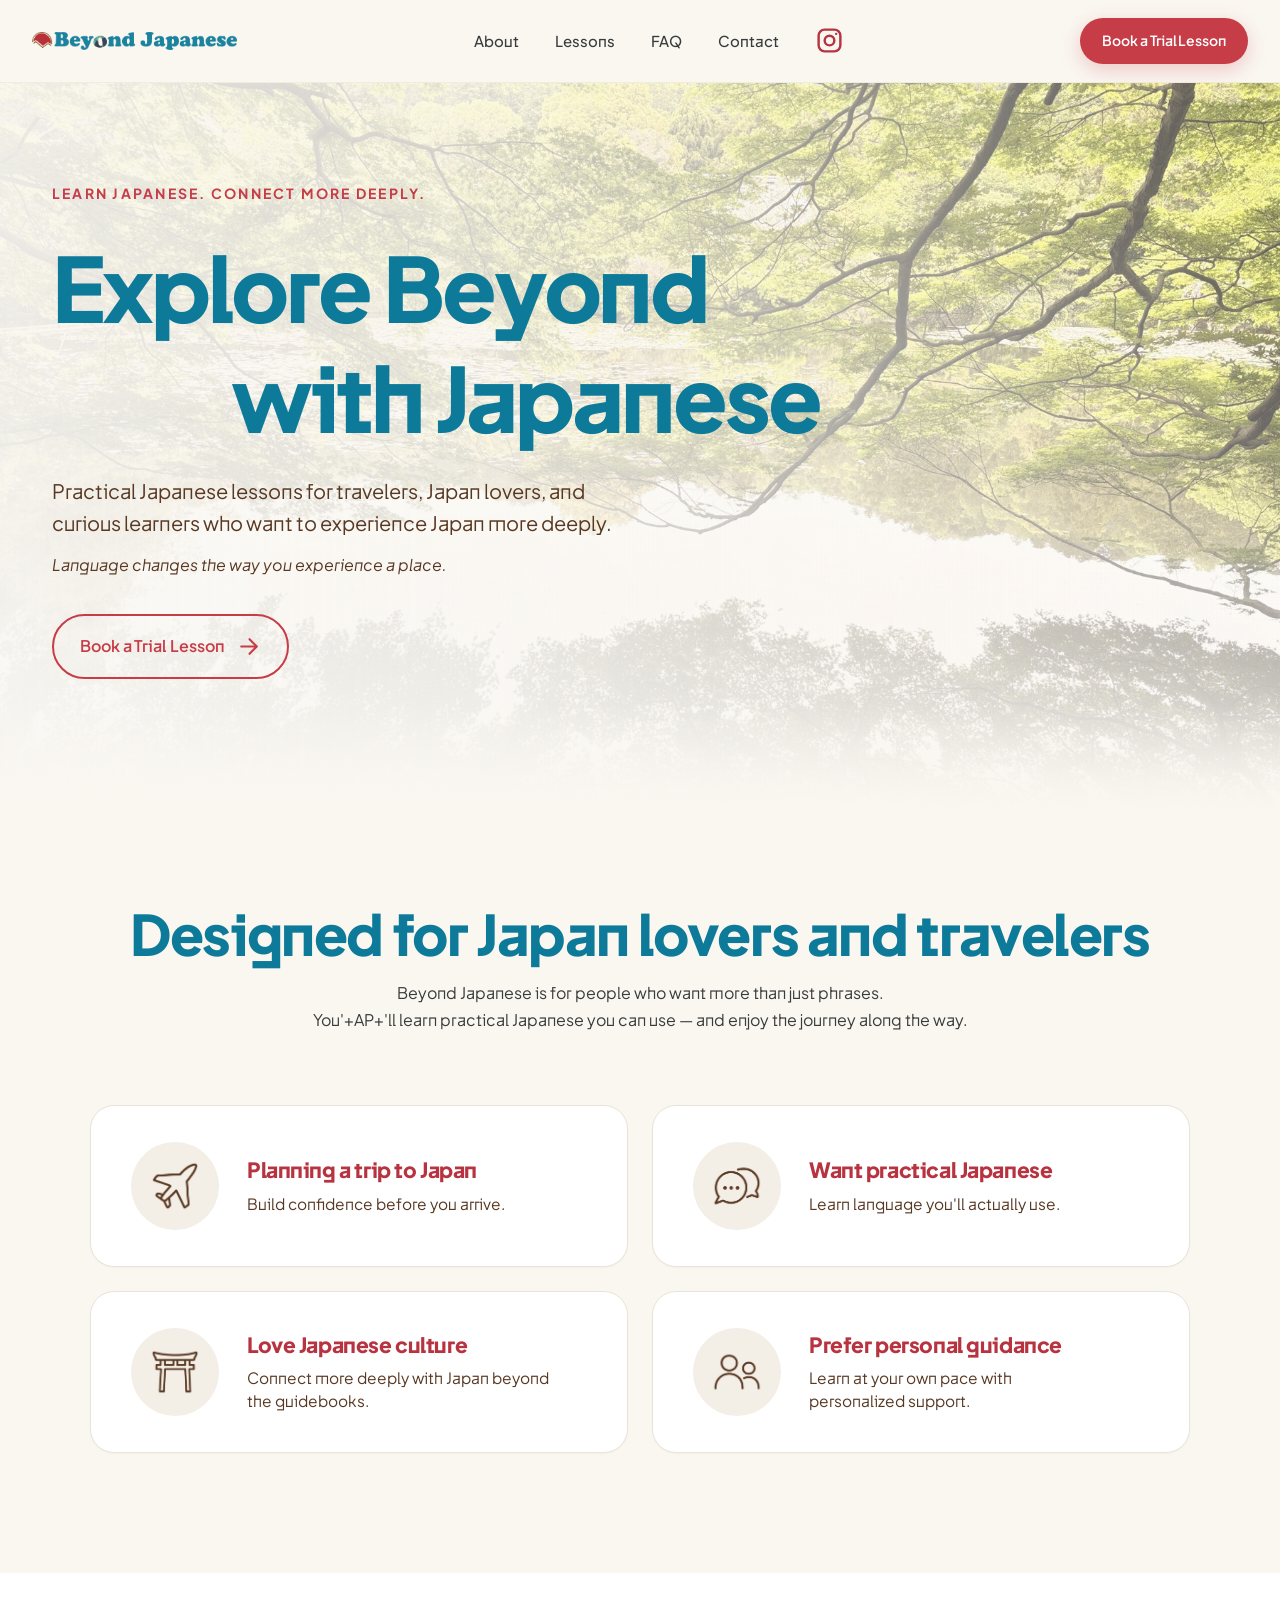
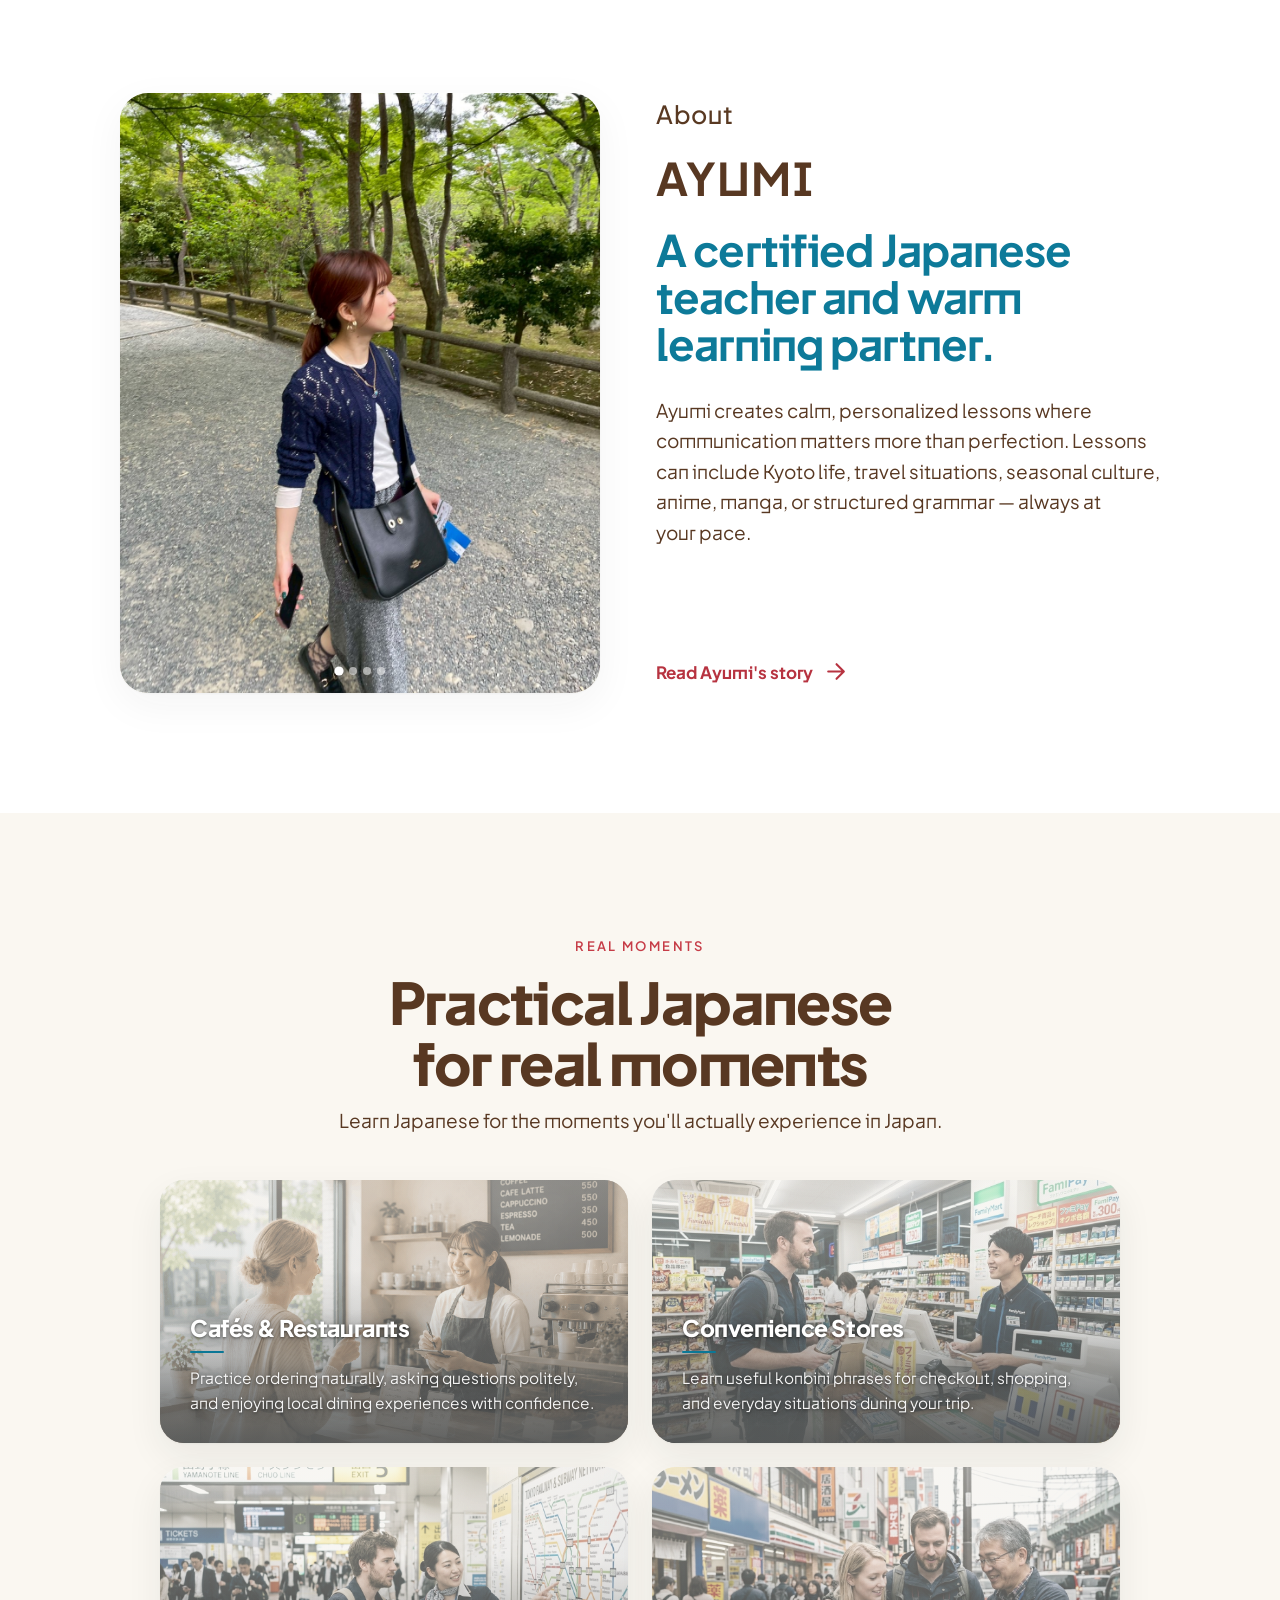
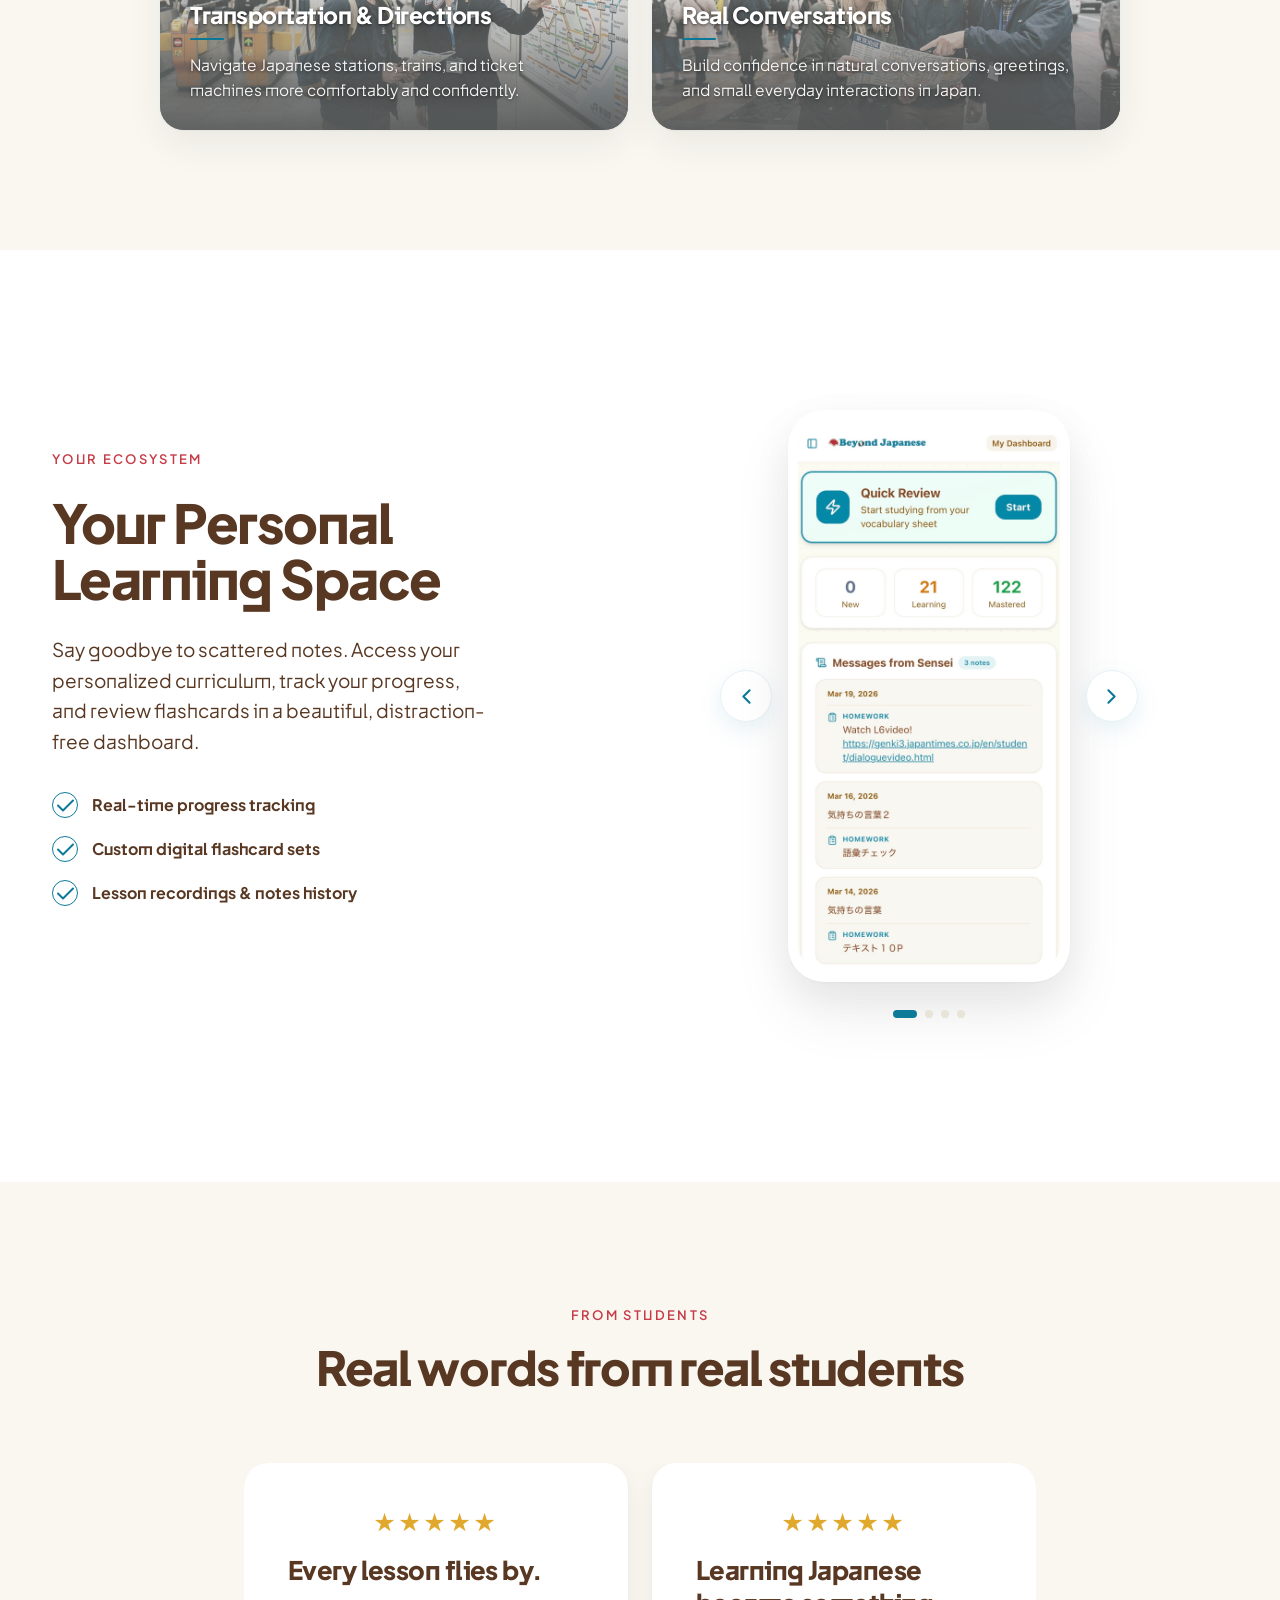
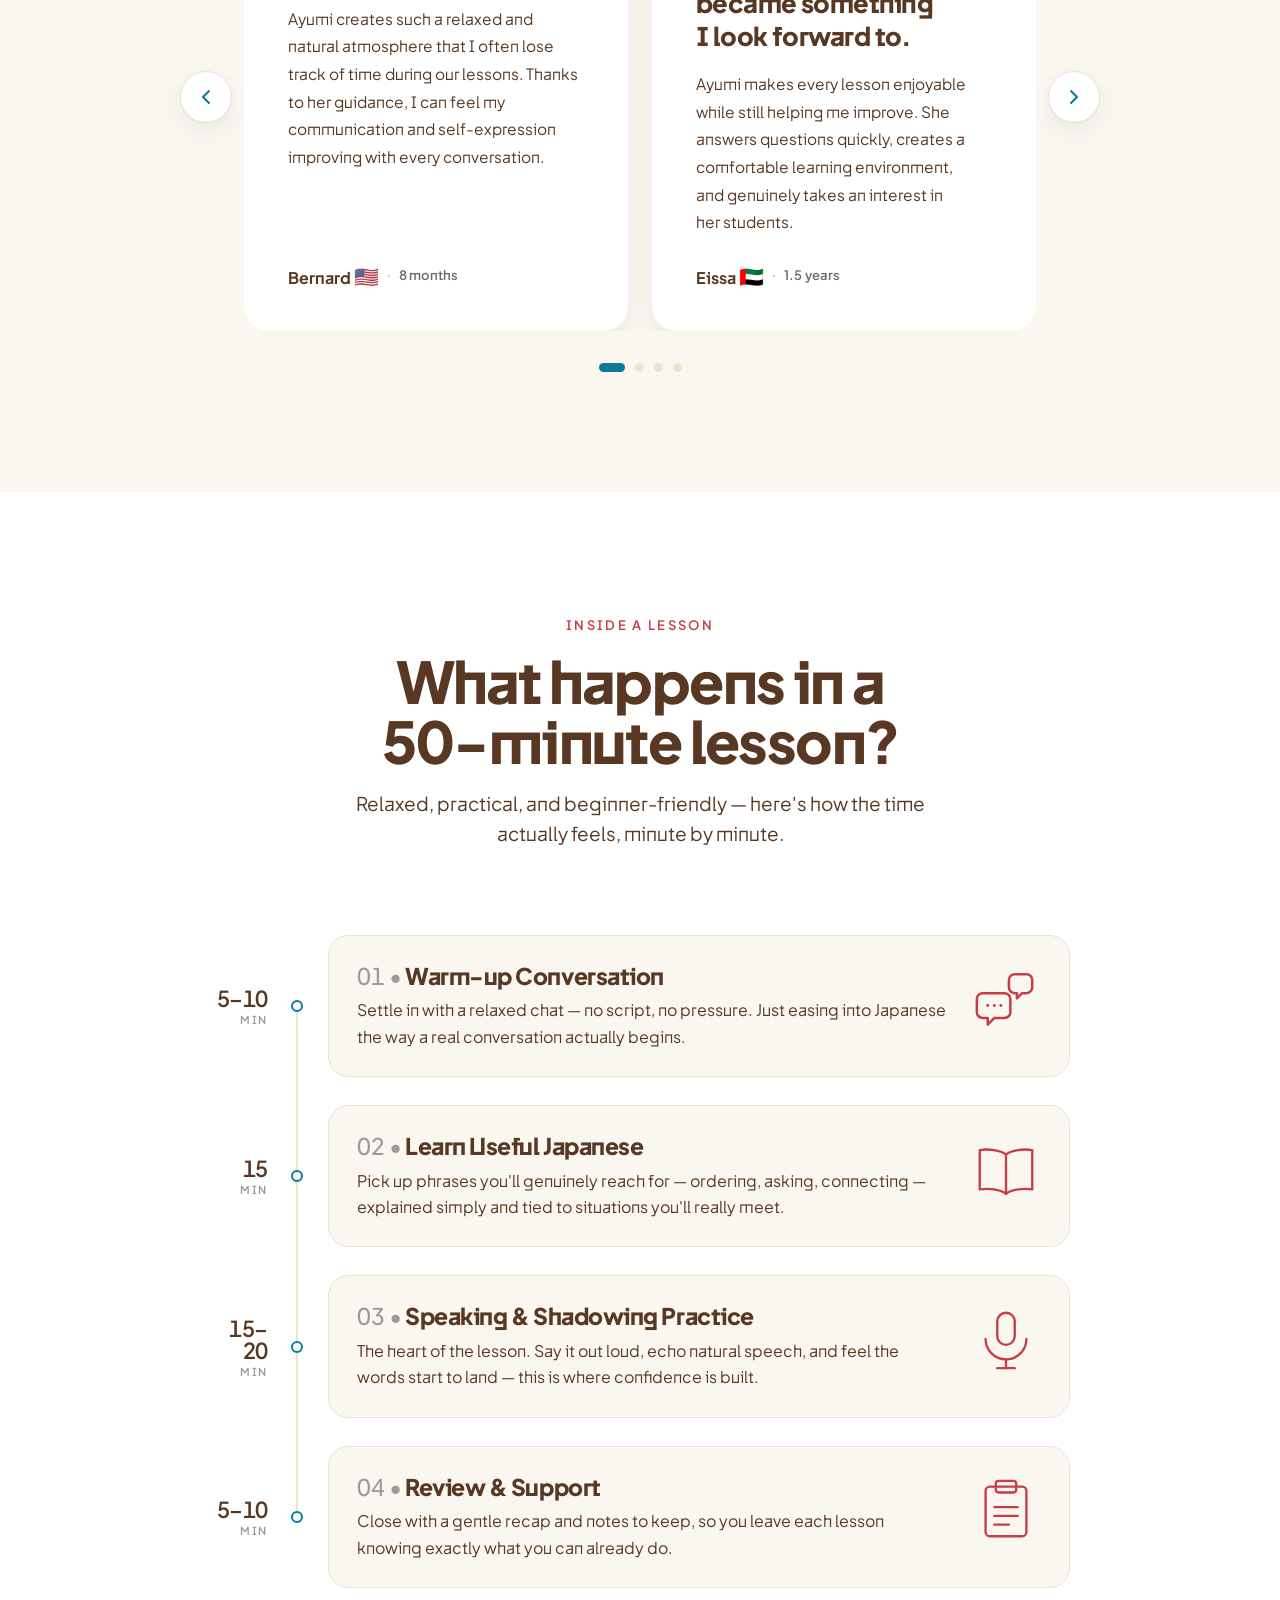
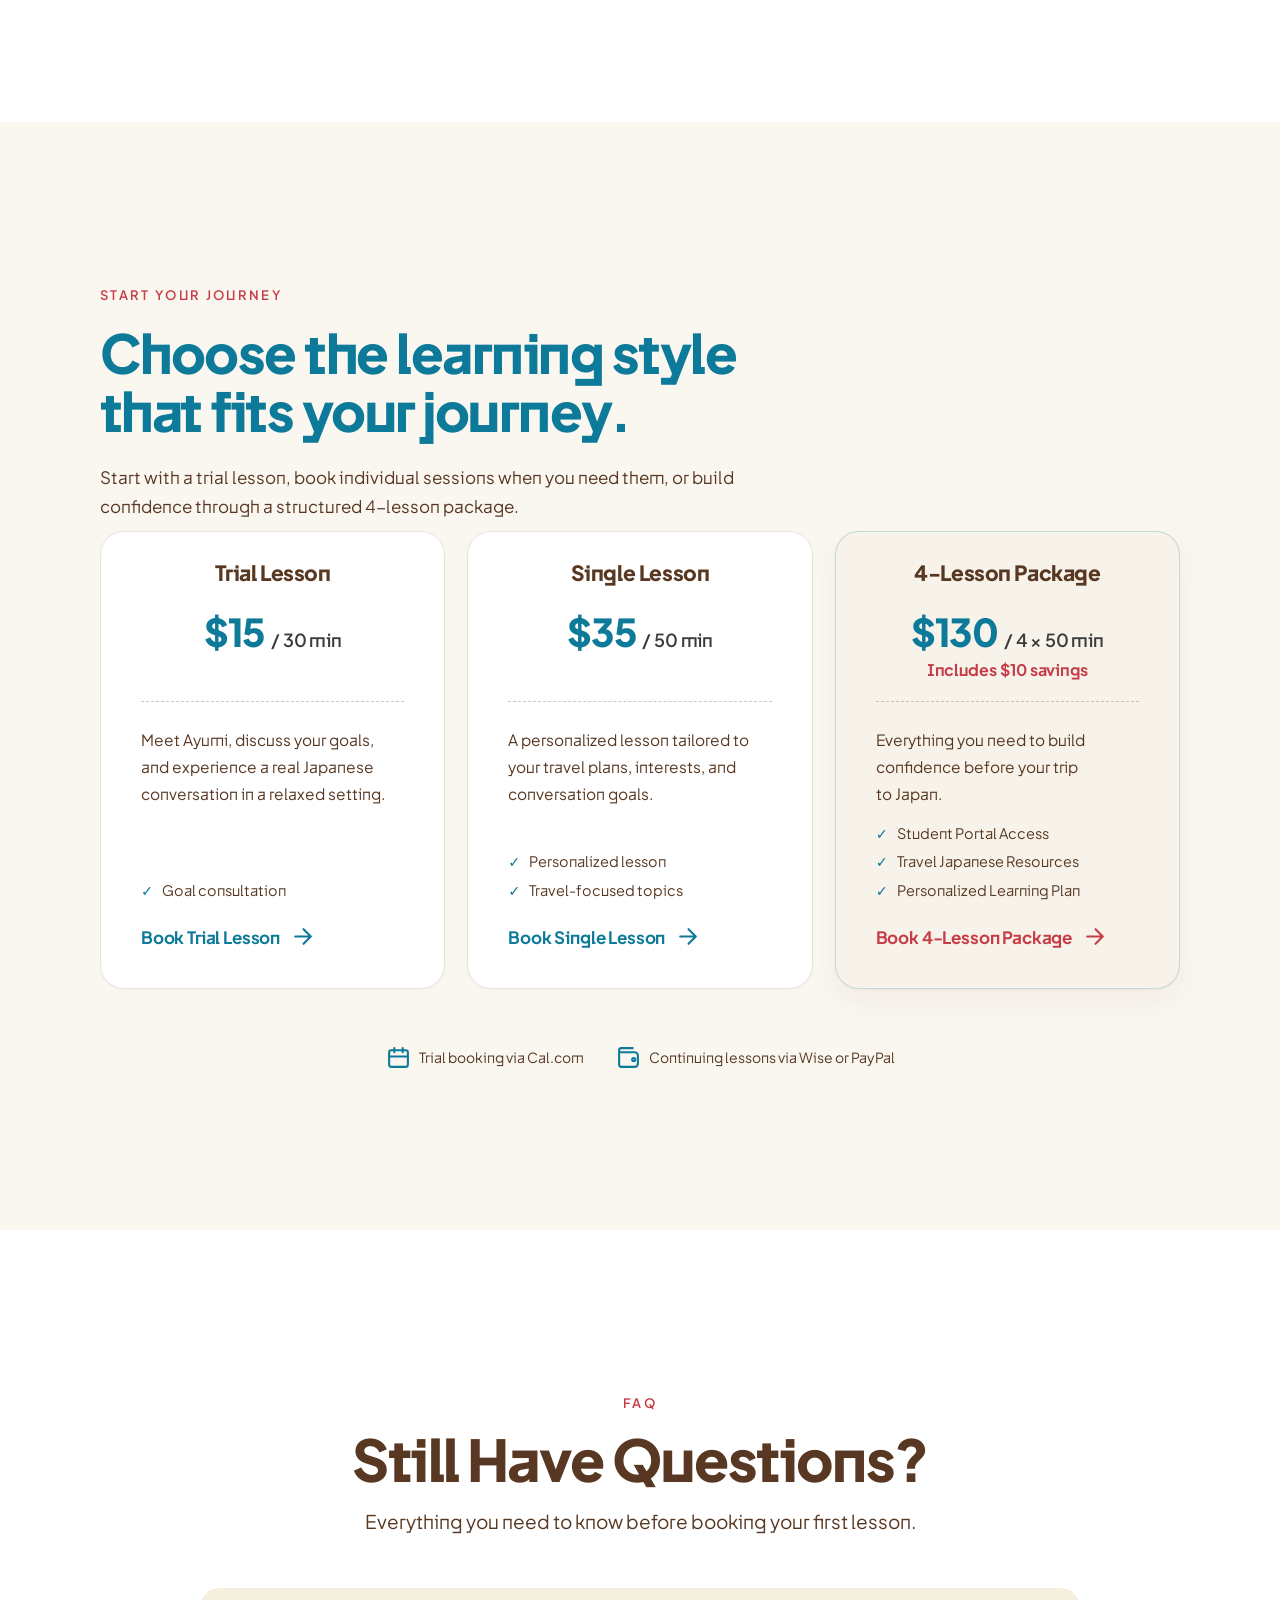
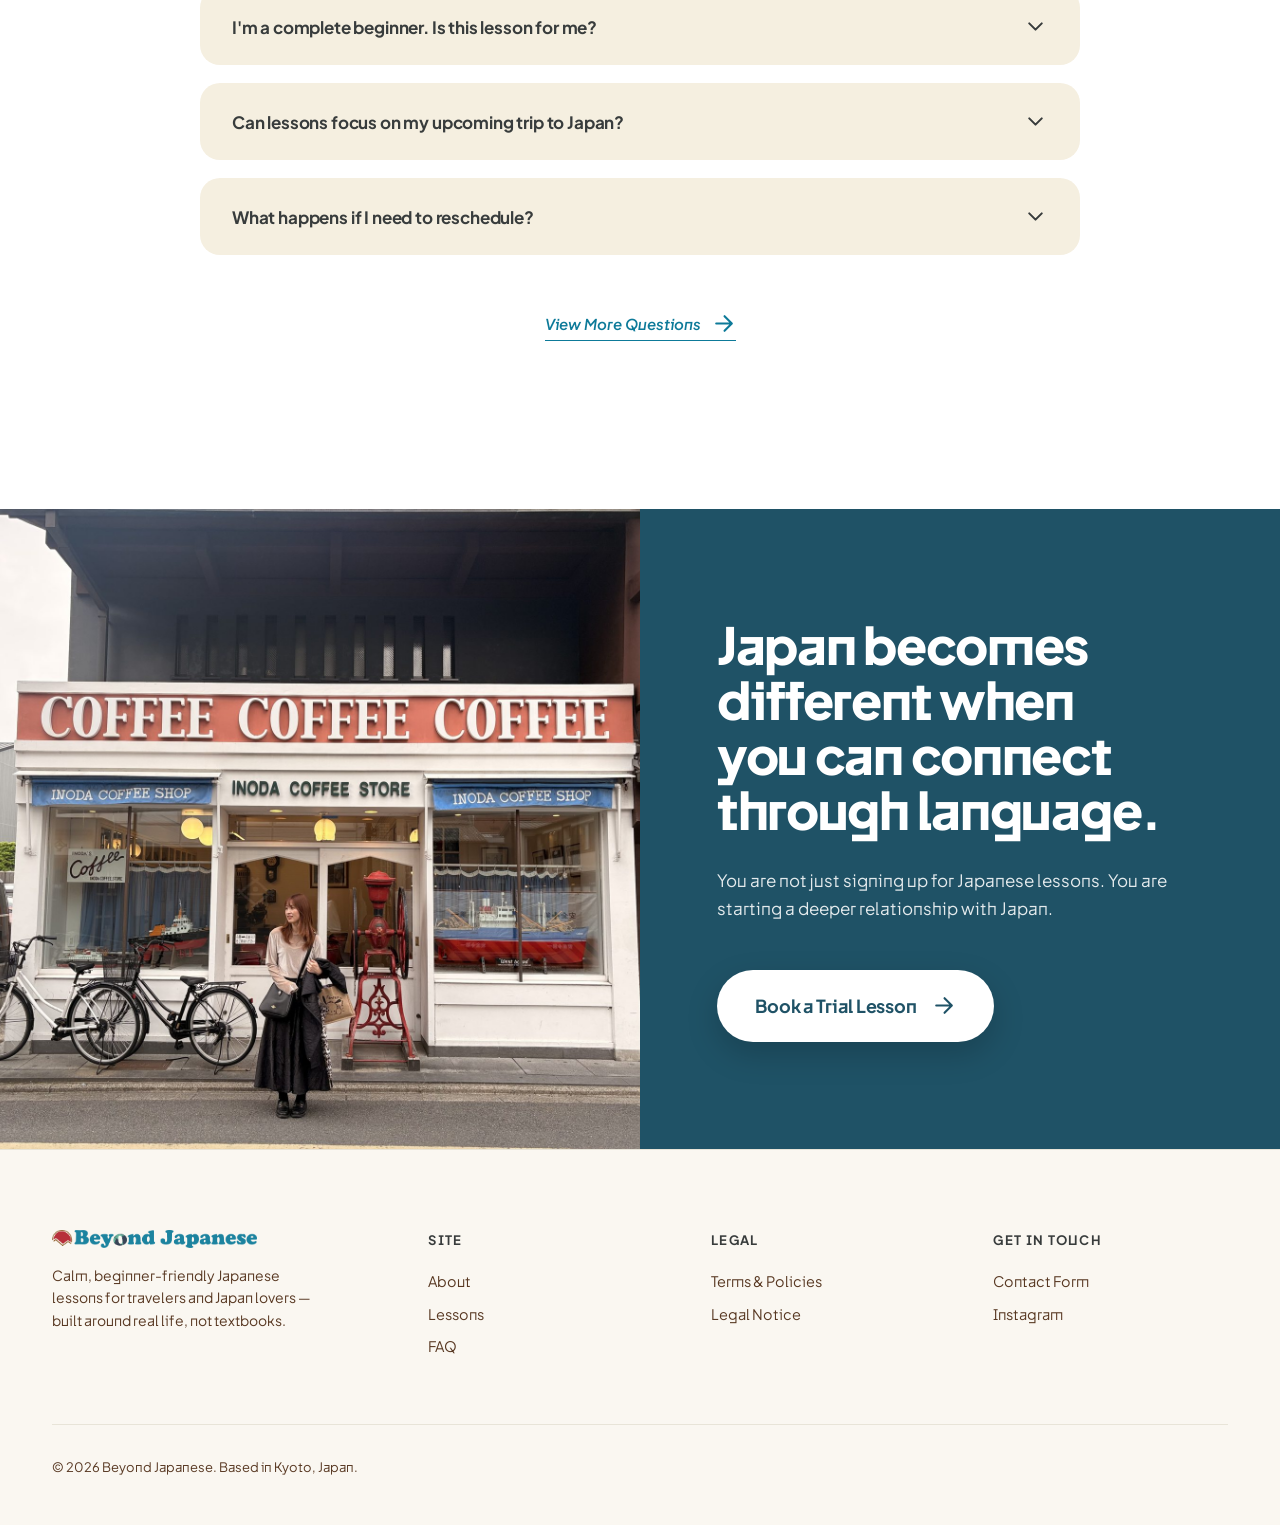
==== commit ab917813: "Add files via upload" ====
--- a/index.html
+++ b/index.html
@@ -1,20 +1,222 @@
 <!DOCTYPE html>
 <html lang="en">
 <head>
-<meta charset="UTF-8" />
-<meta name="viewport" content="width=device-width, initial-scale=1.0" />
+<meta charset="UTF-8">
+<meta name="viewport" content="width=device-width, initial-scale=1.0">
 <title>Beyond Japanese — Explore Beyond with Japanese</title>
-<link rel="preconnect" href="https://fonts.googleapis.com" />
-<link rel="preconnect" href="https://fonts.gstatic.com" crossorigin />
-<link href="https://fonts.googleapis.com/css2?family=Plus+Jakarta+Sans:wght@400;500;600;700;800&family=JetBrains+Mono:wght@400;500&display=swap" rel="stylesheet" />
-<link rel="stylesheet" href="styles.css" />
+<link rel="preconnect" href="https://fonts.googleapis.com">
+<link rel="preconnect" href="https://fonts.gstatic.com" crossorigin>
+<link href="https://fonts.googleapis.com/css2?family=Plus+Jakarta+Sans:wght@400;500;600;700;800&family=JetBrains+Mono:wght@400;500&display=swap" rel="stylesheet">
+<link rel="stylesheet" href="styles.css">
 </head>
 <body>
-<div id="root"></div>
-<script src="https://unpkg.com/react@18.3.1/umd/react.development.js" integrity="sha384-hD6/rw4ppMLGNu3tX5cjIb+uRZ7UkRJ6BPkLpg4hAu/6onKUg4lLsHAs9EBPT82L" crossorigin="anonymous"></script>
-<script src="https://unpkg.com/react-dom@18.3.1/umd/react-dom.development.js" integrity="sha384-u6aeetuaXnQ38mYT8rp6sbXaQe3NL9t+IBXmnYxwkUI2Hw4bsp2Wvmx4yRQF1uAm" crossorigin="anonymous"></script>
-<script src="https://unpkg.com/@babel/standalone@7.29.0/babel.min.js" integrity="sha384-m08KidiNqLdpJqLq95G/LEi8Qvjl/xUYll3QILypMoQ65QorJ9Lvtp2RXYGBFj1y" crossorigin="anonymous"></script>
-<script type="text/babel" src="sections.jsx?v=2"></script>
-<script type="text/babel" src="app.jsx?v=2"></script>
+<header class="header" data-screen-label="01 Header">
+  <div class="header-inner">
+    <a href="index.html" class="logo" aria-label="Beyond Japanese — back to home"><img src="images/logo.png" alt="Beyond Japanese" class="logo-img"></a>
+    <nav class="nav" aria-label="Primary">
+      <a href="about.html">About</a>
+      <a href="index.html#pricing">Lessons</a>
+      <a href="faq.html">FAQ</a>
+      <a href="contact.html">Contact</a>
+      <a href="https://www.instagram.com/beyond_japanese.ayumi/" target="_blank" rel="noopener" aria-label="Instagram" class="nav-ig"><svg width="21" height="21" viewBox="0 0 24 24" fill="none" stroke="currentColor" stroke-width="2" stroke-linecap="round" stroke-linejoin="round" style="width:25px;height:25px;"><g><rect x="3" y="3" width="18" height="18" rx="5" style="stroke: rgb(183, 51, 64);"></rect><circle cx="12" cy="12" r="4" style="stroke: rgb(183, 51, 64);"></circle><circle cx="17.5" cy="6.5" r="1" stroke="none" style="fill: rgb(183, 51, 64);"></circle></g></svg></a>
+    </nav>
+    <a href="https://cal.com/beyond-japanese-lesson/30min" target="_blank" rel="noopener" class="btn btn-primary btn-sm">Book a Trial Lesson</a>
+  </div>
+</header>
+<main>
+<section class="hero" data-screen-label="02 Hero">
+  <div class="hero-image" aria-hidden="true">
+    <img src="images/arashiyama-pond.jpg" alt="" class="hero-photo active" loading="eager">
+    <img src="images/arashiyama-back.JPG" alt="" class="hero-photo" loading="lazy">
+    <img src="images/kiyomizu-dera.jpg" alt="" class="hero-photo" loading="lazy">
+    <img src="images/to-ji.jpg" alt="" class="hero-photo" loading="lazy">
+  </div>
+  <div class="hero-fade" aria-hidden="true"></div>
+  <div class="hero-content">
+    <p class="hero-eyebrow">Learn Japanese. Connect more deeply.</p>
+    <h1 class="h-display"><span class="hero-h1-line">Explore Beyond</span><br><span class="hero-h1-indent hero-h1-line">with Japanese</span></h1>
+    <p class="hero-sub">Practical Japanese lessons for travelers, Japan lovers, and curious learners who want to experience Japan more deeply.</p>
+    <p class="hero-support">Language changes the way you experience a place.</p>
+    <div class="hero-ctas"><a href="https://cal.com/beyond-japanese-lesson/30min" target="_blank" rel="noopener" class="btn btn-outline-red">Book a Trial Lesson <svg width="18" height="18" viewBox="0 0 24 24" fill="none" stroke="currentColor" stroke-width="2" stroke-linecap="round" stroke-linejoin="round" style="width:25px;height:25px;"><path d="M5 12h14M13 5l7 7-7 7"></path></svg></a></div>
+  </div>
+</section>
+<section class="section section-cream designed-section" data-screen-label="03 Designed For">
+  <div class="container">
+    <div class="section-head designed-head">
+      <h2 class="h-section designed-title" style="color: rgb(13, 122, 153);">Designed for Japan lovers and travelers</h2>
+      <p class="designed-sub">Beyond Japanese is for people who want more than just phrases.<br>You'+AP+'ll learn practical Japanese you can use — and enjoy the journey along the way.</p>
+    </div>
+    <div class="benefit-grid">
+      <article class="benefit-card"><div class="benefit-icon" aria-hidden="true"><img src="images/icon-plane.png" alt="" loading="lazy"></div><div class="benefit-text"><h3 class="benefit-title" style="color: rgb(183, 51, 64);">Planning a trip to Japan</h3><p class="benefit-desc">Build confidence before you arrive.</p></div></article>
+      <article class="benefit-card"><div class="benefit-icon" aria-hidden="true"><img src="images/icon-chats.png" alt="" loading="lazy"></div><div class="benefit-text"><h3 class="benefit-title" style="color: rgb(183, 51, 64);">Want practical Japanese</h3><p class="benefit-desc">Learn language you'll actually use.</p></div></article>
+      <article class="benefit-card"><div class="benefit-icon" aria-hidden="true"><img src="images/icon-torii.png" alt="" loading="lazy"></div><div class="benefit-text"><h3 class="benefit-title" style="color: rgb(183, 51, 64);">Love Japanese culture</h3><p class="benefit-desc">Connect more deeply with Japan beyond the guidebooks.</p></div></article>
+      <article class="benefit-card"><div class="benefit-icon" aria-hidden="true"><img src="images/icon-users.png" alt="" loading="lazy"></div><div class="benefit-text"><h3 class="benefit-title" style="color: rgb(183, 51, 64);">Prefer personal guidance</h3><p class="benefit-desc">Learn at your own pace with personalized support.</p></div></article>
+    </div>
+  </div>
+</section>
+<section class="section section-white" id="about" data-screen-label="04 About Ayumi">
+  <div class="container">
+    <div class="about">
+      <div class="about-photo">
+        <img src="images/ayumi-arashiyama.JPEG" alt="Ayumi walking through Arashiyama" class="about-img active" loading="eager">
+        <img src="images/ayumi-flower.JPG" alt="Ayumi with flowers" class="about-img" loading="lazy">
+        <img src="images/ayumi-kimono.jpg" alt="Ayumi in kimono" class="about-img" loading="lazy">
+        <img src="images/ayumi-kyudo.jpg" alt="Ayumi practicing kyudo" class="about-img" loading="lazy">
+        <button class="about-arrow about-arrow-prev" aria-label="Previous photo"><svg viewBox="0 0 24 24" width="22" height="22" fill="none" stroke="currentColor" stroke-width="2" stroke-linecap="round" stroke-linejoin="round"><path d="M15 6l-6 6 6 6"></path></svg></button>
+        <button class="about-arrow about-arrow-next" aria-label="Next photo"><svg viewBox="0 0 24 24" width="22" height="22" fill="none" stroke="currentColor" stroke-width="2" stroke-linecap="round" stroke-linejoin="round"><path d="M9 6l6 6-6 6"></path></svg></button>
+        <div class="dots">
+          <button class="dot active" aria-label="Photo 1"></button>
+          <button class="dot" aria-label="Photo 2"></button>
+          <button class="dot" aria-label="Photo 3"></button>
+          <button class="dot" aria-label="Photo 4"></button>
+        </div>
+      </div>
+      <div class="about-content">
+        <span class="about-eyebrow-word" style="font-size: 25px; font-weight: 500;">About</span>
+        <span class="about-eyebrow-word" style="font-family: 'Plus Jakarta Sans'; font-weight: 700; color: rgb(88, 56, 34); font-size: 45px;">AYUMI</span>
+        <h2>A certified Japanese teacher and warm learning partner.</h2>
+        <p class="lead">Ayumi creates calm, personalized lessons where communication matters more than perfection. Lessons can include Kyoto life, travel situations, seasonal culture, anime, manga, or structured grammar — always at your pace.</p>
+        <a href="about.html" class="about-link" style="color: rgb(183, 51, 64);">Read Ayumi's story <svg width="18" height="18" viewBox="0 0 24 24" fill="none" stroke="currentColor" stroke-width="2" stroke-linecap="round" stroke-linejoin="round" style="width:25px;height:25px;stroke:rgb(183, 51, 64);"><path d="M5 12h14M13 5l7 7-7 7"></path></svg></a>
+      </div>
+    </div>
+  </div>
+</section>
+<section class="section section-cream" id="lessons" data-screen-label="05 Practical Japanese">
+  <div class="container">
+    <div class="section-head practical-head">
+      <span class="eyebrow">Real moments</span>
+      <h2 class="h-section" style="color: rgb(88, 56, 34);">Practical Japanese<br>for real moments</h2>
+      <p class="lead">Learn Japanese for the moments you'll actually experience in Japan.</p>
+    </div>
+    <div class="scenes-grid">
+      <article class="scene-card"><img src="images/cafe.png" alt="" class="scene-bg" loading="lazy"><div class="scene-wash" aria-hidden="true"></div><div class="scene-overlay"><h3 class="scene-title">Cafés & Restaurants</h3><p class="scene-desc">Practice ordering naturally, asking questions politely, and enjoying local dining experiences with confidence.</p></div></article>
+      <article class="scene-card"><img src="images/konbini.jpeg" alt="" class="scene-bg" loading="lazy" style="object-position: 26% 32%;"><div class="scene-wash" aria-hidden="true"></div><div class="scene-overlay"><h3 class="scene-title">Convenience Stores</h3><p class="scene-desc">Learn useful konbini phrases for checkout, shopping, and everyday situations during your trip.</p></div></article>
+      <article class="scene-card"><img src="images/station.jpeg" alt="" class="scene-bg" loading="lazy"><div class="scene-wash" aria-hidden="true"></div><div class="scene-overlay"><h3 class="scene-title">Transportation & Directions</h3><p class="scene-desc">Navigate Japanese stations, trains, and ticket machines more comfortably and confidently.</p></div></article>
+      <article class="scene-card"><img src="images/street.jpeg" alt="" class="scene-bg" loading="lazy" style="object-position: 70% center;"><div class="scene-wash" aria-hidden="true"></div><div class="scene-overlay"><h3 class="scene-title">Real Conversations</h3><p class="scene-desc">Build confidence in natural conversations, greetings, and small everyday interactions in Japan.</p></div></article>
+    </div>
+  </div>
+</section>
+<section class="section section-large section-white" data-screen-label="06 Student Portal">
+  <div class="container">
+    <div class="portal">
+      <div class="portal-content">
+        <span class="eyebrow">Your ecosystem</span>
+        <h2 class="h-section" style="color: rgb(88, 56, 34);">Your Personal<br>Learning Space</h2>
+        <p class="lead">Say goodbye to scattered notes. Access your personalized curriculum, track your progress, and review flashcards in a beautiful, distraction-free dashboard.</p>
+        <div class="portal-features">
+          <div class="portal-feat"><span class="portal-check"><svg width="14" height="14" viewBox="0 0 24 24" fill="none" stroke="currentColor" stroke-width="2" stroke-linecap="round" stroke-linejoin="round" style="width:25px;height:25px;"><path d="M5 12l5 5L20 7"></path></svg></span>Real-time progress tracking</div>
+          <div class="portal-feat"><span class="portal-check"><svg width="14" height="14" viewBox="0 0 24 24" fill="none" stroke="currentColor" stroke-width="2" stroke-linecap="round" stroke-linejoin="round" style="width:25px;height:25px;"><path d="M5 12l5 5L20 7"></path></svg></span>Custom digital flashcard sets</div>
+          <div class="portal-feat"><span class="portal-check"><svg width="14" height="14" viewBox="0 0 24 24" fill="none" stroke="currentColor" stroke-width="2" stroke-linecap="round" stroke-linejoin="round" style="width:25px;height:25px;"><path d="M5 12l5 5L20 7"></path></svg></span>Lesson recordings &amp; notes history</div>
+        </div>
+      </div>
+      <div class="portal-mock-wrap">
+        <div class="portal-mock-frame">
+          <button class="mock-nav prev" aria-label="Previous screen"><svg width="22" height="22" viewBox="0 0 24 24" fill="none" stroke="currentColor" stroke-width="2" stroke-linecap="round" stroke-linejoin="round" style="width:25px;height:25px;"><path d="M15 18l-6-6 6-6"></path></svg></button>
+          <div class="portal-mock"><div class="portal-mock-inner">
+            <img src="images/1_dashboad.jpg" alt="Dashboard overview" class="mock-img active" loading="eager">
+            <img src="images/2_anouncement.jpg" alt="Announcements" class="mock-img" loading="lazy">
+            <img src="images/3quiz_after.jpg" alt="Quiz results" class="mock-img" loading="lazy">
+            <img src="images/4_flashcard.png" alt="Flashcards" class="mock-img" loading="lazy">
+          </div></div>
+          <button class="mock-nav next" aria-label="Next screen"><svg width="22" height="22" viewBox="0 0 24 24" fill="none" stroke="currentColor" stroke-width="2" stroke-linecap="round" stroke-linejoin="round" style="width:25px;height:25px;"><path d="M9 18l6-6-6-6"></path></svg></button>
+          <div class="mock-dots" aria-hidden="true">
+            <button class="mock-dot active" aria-label="Screen 1"></button>
+            <button class="mock-dot" aria-label="Screen 2"></button>
+            <button class="mock-dot" aria-label="Screen 3"></button>
+            <button class="mock-dot" aria-label="Screen 4"></button>
+          </div>
+        </div>
+      </div>
+    </div>
+  </div>
+</section>
+<section class="section section-cream" data-screen-label="07 Testimonials">
+  <div class="container">
+    <div class="section-head"><span class="eyebrow">From students</span><h2 class="h-section testimonials-title" style="color: rgb(88, 56, 34);">Real words from real students</h2></div>
+    <div class="tcarousel" style="--tpv: 2;">
+      <button class="tcarousel-arrow tcarousel-prev" aria-label="Previous reviews"><svg viewBox="0 0 24 24" width="24" height="24" fill="none" stroke="currentColor" stroke-width="2" stroke-linecap="round" stroke-linejoin="round"><path d="M15 6l-6 6 6 6"></path></svg></button>
+      <div class="tcarousel-viewport"><div class="tcarousel-track">
+        <div class="tcarousel-slide"><blockquote class="testimonial"><div class="testimonial-stars" aria-label="5 out of 5 stars">★★★★★</div><p class="testimonial-headline">Every lesson flies by.</p><p class="testimonial-body">Ayumi creates such a relaxed and natural atmosphere that I often lose track of time during our lessons. Thanks to her guidance, I can feel my communication and self-expression improving with every conversation.</p><div class="testimonial-by"><span class="testimonial-name">Bernard <span class="testimonial-flag">🇺🇸</span></span><span class="testimonial-sep" aria-hidden="true">·</span><span class="testimonial-meta">8 months</span></div></blockquote></div>
+        <div class="tcarousel-slide"><blockquote class="testimonial"><div class="testimonial-stars" aria-label="5 out of 5 stars">★★★★★</div><p class="testimonial-headline">Learning Japanese became something I look forward to.</p><p class="testimonial-body">Ayumi makes every lesson enjoyable while still helping me improve. She answers questions quickly, creates a comfortable learning environment, and genuinely takes an interest in her students.</p><div class="testimonial-by"><span class="testimonial-name">Eissa <span class="testimonial-flag">🇦🇪</span></span><span class="testimonial-sep" aria-hidden="true">·</span><span class="testimonial-meta">1.5 years</span></div></blockquote></div>
+        <div class="tcarousel-slide"><blockquote class="testimonial"><div class="testimonial-stars" aria-label="5 out of 5 stars">★★★★★</div><p class="testimonial-headline">I always feel supported and encouraged.</p><p class="testimonial-body">Ayumi is patient, approachable, and always willing to help. Her explanations are easy to follow, and she creates lessons that make learning Japanese feel achievable and rewarding.</p><div class="testimonial-by"><span class="testimonial-name">Mark <span class="testimonial-flag">🇳🇱</span></span><span class="testimonial-sep" aria-hidden="true">·</span><span class="testimonial-meta">3 months</span></div></blockquote></div>
+        <div class="tcarousel-slide"><blockquote class="testimonial"><div class="testimonial-stars" aria-label="5 out of 5 stars">★★★★★</div><p class="testimonial-headline">Every lesson feels productive and well structured.</p><p class="testimonial-body">Ayumi is incredibly patient and helpful. I appreciate how organized her lessons are, and I always leave each session feeling that I've made meaningful progress.</p><div class="testimonial-by"><span class="testimonial-name">Nate <span class="testimonial-flag">🇺🇸</span></span><span class="testimonial-sep" aria-hidden="true">·</span><span class="testimonial-meta">1.5 years</span></div></blockquote></div>
+      </div></div>
+      <button class="tcarousel-arrow tcarousel-next" aria-label="Next reviews"><svg viewBox="0 0 24 24" width="24" height="24" fill="none" stroke="currentColor" stroke-width="2" stroke-linecap="round" stroke-linejoin="round"><path d="M9 6l6 6-6 6"></path></svg></button>
+    </div>
+    <div class="tcarousel-dots">
+      <button class="tcarousel-dot active" aria-label="Go to review 1"></button>
+      <button class="tcarousel-dot" aria-label="Go to review 2"></button>
+      <button class="tcarousel-dot" aria-label="Go to review 3"></button>
+      <button class="tcarousel-dot" aria-label="Go to review 4"></button>
+    </div>
+  </div>
+</section>
+<section class="section section-white" data-screen-label="08 Timeline">
+  <div class="container">
+    <div class="section-head"><span class="eyebrow">Inside a lesson</span><h2 class="h-section" style="color: rgb(88, 56, 34);">What happens in a<br>50-minute lesson?</h2><p class="lead">Relaxed, practical, and beginner-friendly — here's how the time actually feels, minute by minute.</p></div>
+    <div class="journey">
+      <div class="journey-step"><div class="journey-rail" aria-hidden="true"><span class="journey-dot"></span><div class="journey-time"><span class="journey-time-num">5–10</span><span class="journey-time-unit">min</span></div></div><div class="journey-card"><div class="journey-card-top"><span class="journey-icon" aria-hidden="true"><svg viewBox="0 0 48 48" width="100%" height="100%" aria-hidden="true"><g fill="none" stroke="currentColor" stroke-width="1.7" stroke-linecap="round" stroke-linejoin="round"><path d="M30 7 h8 a4 4 0 0 1 4 4 v5 a4 4 0 0 1 -4 4 h-3 l-3.5 3.5 v-3.5 h-1.5 a4 4 0 0 1 -4 -4 v-5 a4 4 0 0 1 4 -4 z"></path><path d="M8 20 h15 a4 4 0 0 1 4 4 v9 a4 4 0 0 1 -4 4 h-7 l-4.5 4.5 v-4.5 h-3.5 a4 4 0 0 1 -4 -4 v-9 a4 4 0 0 1 4 -4 z"></path><circle cx="11.5" cy="28.5" r="1" fill="currentColor" stroke="none"></circle><circle cx="16" cy="28.5" r="1" fill="currentColor" stroke="none"></circle><circle cx="20.5" cy="28.5" r="1" fill="currentColor" stroke="none"></circle></g></svg></span></div><div class="journey-card-body"><h3 class="journey-title"><span class="journey-num">01</span><span class="journey-sep" aria-hidden="true"> • </span>Warm-up Conversation</h3><p class="journey-desc">Settle in with a relaxed chat — no script, no pressure. Just easing into Japanese the way a real conversation actually begins.</p></div></div></div>
+      <div class="journey-step"><div class="journey-rail" aria-hidden="true"><span class="journey-dot"></span><div class="journey-time"><span class="journey-time-num">15</span><span class="journey-time-unit">min</span></div></div><div class="journey-card"><div class="journey-card-top"><span class="journey-icon" aria-hidden="true"><svg viewBox="0 0 48 48" width="100%" height="100%" aria-hidden="true"><g fill="none" stroke="currentColor" stroke-width="1.6" stroke-linecap="round" stroke-linejoin="round"><path d="M24 14 C 20 11, 12 10, 6 11 L 6 38 C 12 37, 20 38, 24 41"></path><path d="M24 14 C 28 11, 36 10, 42 11 L 42 38 C 36 37, 28 38, 24 41"></path><line x1="24" y1="14" x2="24" y2="41"></line></g></svg></span></div><div class="journey-card-body"><h3 class="journey-title"><span class="journey-num">02</span><span class="journey-sep" aria-hidden="true"> • </span>Learn Useful Japanese</h3><p class="journey-desc">Pick up phrases you'll genuinely reach for — ordering, asking, connecting — explained simply and tied to situations you'll really meet.</p></div></div></div>
+      <div class="journey-step featured"><div class="journey-rail" aria-hidden="true"><span class="journey-dot"></span><div class="journey-time"><span class="journey-time-num">15–20</span><span class="journey-time-unit">min</span></div></div><div class="journey-card"><div class="journey-card-top"><span class="journey-icon" aria-hidden="true"><svg viewBox="0 0 48 48" width="100%" height="100%" aria-hidden="true"><g fill="none" stroke="currentColor" stroke-width="1.6" stroke-linecap="round" stroke-linejoin="round"><rect x="18" y="6" width="12" height="22" rx="6"></rect><path d="M10 24 a14 14 0 0 0 28 0"></path><line x1="24" y1="38" x2="24" y2="44"></line><line x1="18" y1="44" x2="30" y2="44"></line></g></svg></span></div><div class="journey-card-body"><h3 class="journey-title"><span class="journey-num">03</span><span class="journey-sep" aria-hidden="true"> • </span>Speaking & Shadowing Practice</h3><p class="journey-desc">The heart of the lesson. Say it out loud, echo natural speech, and feel the words start to land — this is where confidence is built.</p></div></div></div>
+      <div class="journey-step"><div class="journey-rail" aria-hidden="true"><span class="journey-dot"></span><div class="journey-time"><span class="journey-time-num">5–10</span><span class="journey-time-unit">min</span></div></div><div class="journey-card"><div class="journey-card-top"><span class="journey-icon" aria-hidden="true"><svg viewBox="0 0 48 48" width="100%" height="100%" aria-hidden="true"><g fill="none" stroke="currentColor" stroke-width="1.6" stroke-linecap="round" stroke-linejoin="round"><rect x="10" y="8" width="28" height="34" rx="3"></rect><rect x="17" y="4" width="14" height="8" rx="2"></rect><line x1="16" y1="22" x2="32" y2="22"></line><line x1="16" y1="28" x2="32" y2="28"></line><line x1="16" y1="34" x2="26" y2="34"></line></g></svg></span></div><div class="journey-card-body"><h3 class="journey-title"><span class="journey-num">04</span><span class="journey-sep" aria-hidden="true"> • </span>Review & Support</h3><p class="journey-desc">Close with a gentle recap and notes to keep, so you leave each lesson knowing exactly what you can already do.</p></div></div></div>
+    </div>
+  </div>
+</section>
+<section class="section section-large section-cream" id="pricing" data-screen-label="09 Pricing">
+  <div class="container">
+    <header class="pricing-head"><span class="eyebrow">Start your journey</span><h2 class="h-section">Choose the learning style<br>that fits your journey.</h2><p class="pricing-sub">Start with a trial lesson, book individual sessions when you need them, or build confidence through a structured 4-lesson package.</p></header>
+    <div class="pricing-grid">
+      <article class="price-card">
+        <div class="price-col-main"><h3 class="price-name" style="color: rgb(88, 56, 34);">Trial Lesson</h3><div class="price-amount">$15 <span class="price-inline-unit">/ 30 min</span></div><div class="price-note">&#160;</div></div>
+        <span class="price-rule" aria-hidden="true"></span>
+        <div class="price-col-extra"><p class="price-desc">Meet Ayumi, discuss your goals, and experience a real Japanese conversation in a relaxed setting.</p><ul class="price-benefits"><li><span class="price-check" aria-hidden="true">✓</span>Goal consultation</li></ul><a class="price-link" href="https://cal.com/beyond-japanese-lesson/30min" target="_blank" rel="noopener" style="color: rgb(13, 122, 153);">Book Trial Lesson <svg width="18" height="18" viewBox="0 0 24 24" fill="none" stroke="currentColor" stroke-width="2" stroke-linecap="round" stroke-linejoin="round" style="width:25px;height:25px;"><path d="M5 12h14M13 5l7 7-7 7"></path></svg></a></div>
+      </article>
+      <article class="price-card">
+        <div class="price-col-main"><h3 class="price-name" style="color: rgb(88, 56, 34);">Single Lesson</h3><div class="price-amount">$35 <span class="price-inline-unit">/ 50 min</span></div><div class="price-note">&#160;</div></div>
+        <span class="price-rule" aria-hidden="true"></span>
+        <div class="price-col-extra"><p class="price-desc">A personalized lesson tailored to your travel plans, interests, and conversation goals.</p><ul class="price-benefits"><li><span class="price-check" aria-hidden="true">✓</span>Personalized lesson</li><li><span class="price-check" aria-hidden="true">✓</span>Travel-focused topics</li></ul><a class="price-link" href="https://cal.com/beyond-japanese-lesson/50min" target="_blank" rel="noopener" style="color: rgb(13, 122, 153);">Book Single Lesson <svg width="18" height="18" viewBox="0 0 24 24" fill="none" stroke="currentColor" stroke-width="2" stroke-linecap="round" stroke-linejoin="round" style="width:25px;height:25px;"><path d="M5 12h14M13 5l7 7-7 7"></path></svg></a></div>
+      </article>
+      <article class="price-card featured">
+        <div class="price-col-main"><h3 class="price-name" style="color: rgb(88, 56, 34);">4-Lesson Package</h3><div class="price-amount">$130 <span class="price-inline-unit">/ 4 × 50 min</span></div><div class="price-note">Includes $10 savings</div></div>
+        <span class="price-rule" aria-hidden="true"></span>
+        <div class="price-col-extra"><p class="price-desc">Everything you need to build confidence before your trip to Japan.</p><ul class="price-benefits"><li><span class="price-check" aria-hidden="true">✓</span>Student Portal Access</li><li><span class="price-check" aria-hidden="true">✓</span>Travel Japanese Resources</li><li><span class="price-check" aria-hidden="true">✓</span>Personalized Learning Plan</li></ul><a class="price-link price-link-featured" href="contact.html" style="color: rgb(198, 60, 71);">Book 4-Lesson Package <svg width="18" height="18" viewBox="0 0 24 24" fill="none" stroke="currentColor" stroke-width="2" stroke-linecap="round" stroke-linejoin="round" style="width:25px;height:25px;"><path d="M5 12h14M13 5l7 7-7 7"></path></svg></a></div>
+      </article>
+    </div>
+    <div class="pricing-cta"><div class="pricing-note"><span><svg width="16" height="16" viewBox="0 0 24 24" fill="none" stroke="currentColor" stroke-width="2" stroke-linecap="round" stroke-linejoin="round" style="width:25px;height:25px;"><g><rect x="3" y="5" width="18" height="16" rx="2"></rect><path d="M16 3v4M8 3v4M3 11h18" style="stroke: rgb(13, 122, 153);"></path></g></svg> Trial booking via Cal.com</span><span><svg width="16" height="16" viewBox="0 0 24 24" fill="none" stroke="currentColor" stroke-width="2" stroke-linecap="round" stroke-linejoin="round" style="width:25px;height:25px;"><g><path d="M3 7h15a3 3 0 0 1 3 3v8a3 3 0 0 1-3 3H5a2 2 0 0 1-2-2V7z" style="stroke: rgb(13, 122, 153);"></path><path d="M3 7V5a2 2 0 0 1 2-2h11"></path><circle cx="17" cy="14" r="1.5"></circle></g></svg> Continuing lessons via Wise or PayPal</span></div></div>
+  </div>
+</section>
+<section class="section section-large section-white" id="faq" data-screen-label="10 FAQ">
+  <div class="container">
+    <div class="section-head"><span class="eyebrow">FAQ</span><h2 class="h-section" style="color: rgb(88, 56, 34);">Still Have Questions?</h2><p class="lead">Everything you need to know before booking your first lesson.</p></div>
+    <div class="faq-list">
+      <div class="faq-item"><button class="faq-q" aria-expanded="false"><span>I'm a complete beginner. Is this lesson for me?</span><svg width="20" height="20" viewBox="0 0 24 24" fill="none" stroke="currentColor" stroke-width="2" stroke-linecap="round" stroke-linejoin="round" style="width:25px;height:25px;"><path d="M6 9l6 6 6-6"></path></svg></button><div class="faq-a">Absolutely. Most students start as complete beginners. I'll begin from where you are — even if that's hiragana from scratch — and build at a pace that feels comfortable for you.</div></div>
+      <div class="faq-item"><button class="faq-q" aria-expanded="false"><span>Can lessons focus on my upcoming trip to Japan?</span><svg width="20" height="20" viewBox="0 0 24 24" fill="none" stroke="currentColor" stroke-width="2" stroke-linecap="round" stroke-linejoin="round" style="width:25px;height:25px;"><path d="M6 9l6 6 6-6"></path></svg></button><div class="faq-a">Yes — that's one of my favorite things to teach. Tell me your itinerary or the situations you're nervous about, and we'll practice the real Japanese you'll use at restaurants, stations, shops, and ryokan before you go.</div></div>
+      <div class="faq-item"><button class="faq-q" aria-expanded="false"><span>What happens if I need to reschedule?</span><svg width="20" height="20" viewBox="0 0 24 24" fill="none" stroke="currentColor" stroke-width="2" stroke-linecap="round" stroke-linejoin="round" style="width:25px;height:25px;"><path d="M6 9l6 6 6-6"></path></svg></button><div class="faq-a">Life happens. You can reschedule up to 24 hours before your lesson at no charge — just send me a message and I'll find a new time that works.</div></div>
+    </div>
+    <div class="faq-more-wrap"><a href="faq.html" class="faq-more">View More Questions <svg width="16" height="16" viewBox="0 0 24 24" fill="none" stroke="currentColor" stroke-width="2" stroke-linecap="round" stroke-linejoin="round" style="width:25px;height:25px;"><path d="M5 12h14M13 5l7 7-7 7"></path></svg></a></div>
+  </div>
+</section>
+<section class="final-cta" id="book" data-screen-label="11 Final CTA">
+  <div class="final-cta-split">
+    <div class="final-cta-photo-pane"><img src="images/footer.JPG" alt="" class="final-cta-photo"></div>
+    <div class="final-cta-text-pane"><div class="final-cta-content"><h2>Japan becomes different when you can connect through language.</h2><p class="lead">You are not just signing up for Japanese lessons. You are starting a deeper relationship with Japan.</p><a href="https://cal.com/beyond-japanese-lesson/30min" target="_blank" rel="noopener" class="btn btn-cta-light">Book a Trial Lesson <svg width="18" height="18" viewBox="0 0 24 24" fill="none" stroke="currentColor" stroke-width="2" stroke-linecap="round" stroke-linejoin="round" style="width:25px;height:25px;stroke:#1f5266;"><path d="M5 12h14M13 5l7 7-7 7"></path></svg></a></div></div>
+  </div>
+</section>
+</main>
+<footer class="footer" id="contact" data-screen-label="12 Footer">
+  <div class="container">
+    <div class="footer-grid">
+      <div>
+        <a href="index.html" class="logo" style="margin-bottom: 0px;"><img src="images/logo.png" alt="Beyond Japanese" class="logo-img"></a>
+        <p class="footer-tag">Calm, beginner-friendly Japanese lessons for travelers and Japan lovers — built around real life, not textbooks.</p>
+      </div>
+      <div class="footer-col"><h4>Site</h4><a href="#about">About</a><a href="index.html#pricing">Lessons</a><a href="#faq">FAQ</a></div>
+      <div class="footer-col"><h4>Legal</h4><a href="terms-policies.html">Terms &amp; Policies</a><a href="legal.html">Legal Notice</a></div>
+      <div class="footer-col"><h4>Get in Touch</h4><a href="contact.html">Contact Form</a><a href="https://www.instagram.com/beyond_japanese.ayumi/" target="_blank" rel="noopener">Instagram</a></div>
+    </div>
+    <div class="footer-bottom"><span>© 2026 Beyond Japanese. Based in Kyoto, Japan.</span></div>
+  </div>
+</footer>
+<script src="app.js"></script>
 </body>
-</html>
+</html>
--- a/styles.css
+++ b/styles.css
@@ -28,6 +28,8 @@
 
 * { box-sizing: border-box; }
 html, body { margin: 0; padding: 0; }
+html { scroll-behavior: smooth; }
+:target, #pricing, #about, #faq, #lessons, #contact { scroll-margin-top: 92px; }
 
 body {
   font-family: 'Plus Jakarta Sans', system-ui, -apple-system, sans-serif;
@@ -143,6 +145,28 @@
 }
 .btn-ghost:hover { background: var(--beige-deep); }
 
+.btn-outline {
+  background: transparent;
+  color: var(--blue);
+  border: 1.5px solid var(--blue);
+}
+.btn-outline:hover {
+  background: rgba(13, 122, 153, 0.08);
+  transform: translateY(-1px);
+}
+.btn-outline-red {
+  background: transparent;
+  color: var(--red);
+  border: 2.5px solid var(--red);
+  padding-left: 26px;
+  padding-right: 26px;
+}
+.btn-outline-red:hover {
+  background: var(--red);
+  color: var(--white);
+  transform: translateY(-1px);
+}
+
 .btn-sm { padding: 12px 22px; font-size: 14px; }
 
 /* Header */
@@ -208,11 +232,18 @@
 }
 .nav a svg { display: block; }
 .nav a:hover { color: var(--blue); }
+.nav-ig {
+  display: inline-flex;
+  align-items: center;
+  transition: transform 0.2s ease, opacity 0.2s ease;
+}
+.nav-ig svg { width: 29px !important; height: 29px !important; }
+.nav-ig:hover { transform: scale(1.12); opacity: 0.82; }
 
 /* Hero */
 .hero {
   position: relative;
-  min-height: 92vh;
+  min-height: 78vh;
   overflow: hidden;
   background: var(--cream);
 }
@@ -243,10 +274,9 @@
       rgba(250,248,244,0) 100%),
     linear-gradient(rgba(250,248,244,0.30), rgba(250,248,244,0.30)),
     linear-gradient(180deg,
-      rgba(250,247,241,0.20) 0%,
-      rgba(250,247,241,0.12) 30%,
-      rgba(250,247,241,0.30) 58%,
-      rgba(250,247,241,0.85) 84%,
+      rgba(250,247,241,0) 0%,
+      rgba(250,247,241,0.10) 55%,
+      rgba(250,247,241,0.70) 84%,
       var(--cream) 100%),
     radial-gradient(ellipse 90% 70% at 50% 60%, rgba(250,247,241,0.30) 0%, rgba(250,247,241,0) 75%);
   pointer-events: none;
@@ -255,7 +285,7 @@
 .hero-fade::after {
   content: "";
   position: absolute; inset: 0;
-  background: linear-gradient(180deg, transparent 75%, var(--cream) 100%);
+  background: linear-gradient(180deg, transparent 84%, var(--cream) 100%);
   pointer-events: none;
 }
 .hero-content {
@@ -263,7 +293,7 @@
   z-index: 2;
   max-width: 1240px;
   margin: 0 auto;
-  padding: 120px 32px 140px;
+  padding: 100px 32px 88px;
 }
 .hero-eyebrow {
   font-size: 14px;
@@ -274,7 +304,7 @@
   margin-bottom: 28px;
 }
 .hero h1 {
-  margin-bottom: 32px;
+  margin-bottom: 24px;
   max-width: 900px;
   color: var(--blue);
   line-height: 1.22;
@@ -302,7 +332,7 @@
   line-height: 1.6;
   color: var(--brown);
   max-width: 560px;
-  margin-bottom: 44px;
+  margin-bottom: 14px;
   text-wrap: pretty;
 }
 .hero-ctas {
@@ -316,6 +346,7 @@
   color: var(--brown);
   font-style: italic;
   max-width: 480px;
+  margin-bottom: 36px;
 }
 
 /* Sections */
@@ -338,6 +369,8 @@
 .section-head .lead { max-width: 620px; margin: 0 auto; }
 
 /* Designed-for section — simple 2×2 icon + text benefit grid */
+.section-cream.section:first-of-type,
+.designed-section { padding-top: 80px; }
 .designed-head { margin-bottom: 72px; }
 .fan-divider {
   display: flex;
@@ -442,8 +475,10 @@
 .about {
   display: grid;
   grid-template-columns: 1fr 1.05fr;
-  gap: 64px;
+  gap: 56px;
   align-items: stretch;
+  max-width: 1040px;
+  margin: 0 auto;
 }
 .about-content {
   display: flex;
@@ -589,21 +624,24 @@
 .about-link:hover { gap: 14px; }
 
 /* Practical Japanese */
-/* Practical Japanese — 4-column cards: text overlaid on full-bleed photo */
+/* Practical Japanese — 2×2 large immersive photo cards (desktop) */
+.practical-head { margin-bottom: 44px; }
+.practical-head h2 { margin-bottom: 12px; }
+.practical-head .lead { max-width: 680px; }
 .scenes-grid {
   display: grid;
-  grid-template-columns: repeat(4, 1fr);
-  gap: 18px;
-  max-width: 940px;
+  grid-template-columns: repeat(2, 1fr);
+  gap: 24px;
+  max-width: 960px;
   margin: 0 auto;
 }
 .scene-card {
   position: relative;
-  aspect-ratio: 4 / 5;
-  border-radius: 22px;
+  aspect-ratio: 16 / 9;
+  border-radius: 24px;
   overflow: hidden;
   background: var(--white);
-  box-shadow: 0 1px 2px rgba(31, 42, 46, 0.04), 0 10px 28px rgba(31, 42, 46, 0.05);
+  box-shadow: 0 1px 2px rgba(31, 42, 46, 0.04), 0 14px 36px rgba(31, 42, 46, 0.07);
   transition: transform 0.3s ease, box-shadow 0.3s ease;
 }
 .scene-card:hover {
@@ -636,33 +674,34 @@
   left: 0;
   right: 0;
   bottom: 0;
-  padding: 20px 20px 22px;
+  padding: 28px 30px 28px;
   z-index: 2;
 }
 .scene-title {
-  font-size: 17px;
+  font-size: 23px;
   font-weight: 800;
   letter-spacing: -0.02em;
-  line-height: 1.2;
+  line-height: 1.18;
   color: #fff;
-  margin: 0 0 10px;
+  margin: 0 0 12px;
   text-wrap: balance;
   text-shadow: 0 1px 3px rgba(0,0,0,0.55), 0 2px 18px rgba(0,0,0,0.45);
 }
 .scene-title::after {
   content: "";
   display: block;
-  width: 30px;
+  width: 34px;
   height: 2px;
   margin-top: 10px;
   background: var(--blue);
   border-radius: 999px;
 }
 .scene-desc {
-  font-size: 13px;
-  line-height: 1.55;
+  font-size: 15.5px;
+  line-height: 1.62;
   color: rgba(255,255,255,0.94);
   text-wrap: pretty;
+  max-width: 42ch;
   text-shadow: 0 1px 3px rgba(0,0,0,0.5), 0 2px 14px rgba(0,0,0,0.4);
 }
 
@@ -789,11 +828,12 @@
 
 /* Testimonials */
 /* Testimonials — single-card carousel */
+.testimonials-title { font-size: clamp(31px, 3.7vw, 47px); }
 .tcarousel {
   display: flex;
   align-items: center;
-  gap: 20px;
-  max-width: 900px;
+  gap: 12px;
+  max-width: 920px;
   margin: 0 auto;
 }
 .tcarousel-viewport {
@@ -803,52 +843,68 @@
 }
 .tcarousel-track {
   display: flex;
+  align-items: stretch;
   gap: 24px;
-  transition: transform 0.5s cubic-bezier(0.4, 0, 0.2, 1);
+  transition: transform 0.55s cubic-bezier(0.4, 0, 0.2, 1);
 }
 .tcarousel-slide {
   flex: 0 0 calc((100% - (var(--tpv) - 1) * 24px) / var(--tpv));
   min-width: 0;
   display: flex;
+  align-items: stretch;
 }
 .testimonial {
   background: var(--white);
   border-radius: var(--radius-card);
-  padding: 32px 30px;
+  padding: 40px 44px;
   box-shadow: var(--shadow-card);
   display: flex;
   flex-direction: column;
+  align-items: flex-start;
+  text-align: left;
   margin: 0;
   width: 100%;
+  height: 100%;
   position: relative;
-  min-height: 300px;
-}
-.testimonial-mark {
-  font-size: 64px;
-  line-height: 0.8;
+  min-height: 280px;
+}
+.testimonial-stars {
+  color: #e0a92e;
+  font-size: 24px;
+  letter-spacing: 4px;
+  margin-bottom: 14px;
+  width: 100%;
+  text-align: center;
+}
+.testimonial-headline {
+  font-size: clamp(21px, 2vw, 26px);
   font-weight: 800;
-  color: var(--beige-deep);
-  height: 36px;
-  display: block;
-  margin-bottom: 6px;
-  font-family: Georgia, serif;
-}
-.testimonial-quote {
-  font-size: 16px;
-  line-height: 1.62;
+  line-height: 1.28;
+  letter-spacing: -0.022em;
   color: var(--ink);
+  margin: 0 0 18px;
+  text-wrap: balance;
+}
+.testimonial-body {
+  font-size: 15.5px;
+  line-height: 1.78;
+  color: var(--brown);
   margin: 0 0 24px;
-  flex: 1;
   text-wrap: pretty;
-  font-weight: 500;
+  flex: 0 1 auto;
 }
 .testimonial-by {
-  display: flex;
-  flex-direction: column;
-  gap: 3px;
+  margin-top: auto;
+  display: flex;
+  flex-direction: row;
+  align-items: center;
+  flex-wrap: wrap;
+  gap: 8px;
 }
 .testimonial-name { font-weight: 700; font-size: 16px; color: var(--ink); }
-.testimonial-meta { font-size: 13px; color: var(--stone); letter-spacing: 0.01em; }
+.testimonial-flag { font-size: 20px; }
+.testimonial-sep { color: var(--stone-light); font-size: 14px; }
+.testimonial-meta { font-size: 13px; color: var(--stone); letter-spacing: 0.01em; font-weight: 600; }
 
 .tcarousel-arrow {
   flex-shrink: 0;
@@ -1054,7 +1110,7 @@
 /* Pricing */
 .pricing-head {
   max-width: 1080px;
-  margin: 0 auto 64px;
+  margin: 0 auto 10px;
   text-align: left;
 }
 .pricing-head .eyebrow {
@@ -1089,7 +1145,7 @@
   background: var(--white);
   border: 1px solid var(--line);
   border-radius: 24px;
-  padding: 44px 40px 40px;
+  padding: 28px 40px 38px;
   display: flex;
   flex-direction: column;
   position: relative;
@@ -1102,52 +1158,98 @@
   border-color: rgba(13, 122, 153, 0.28);
 }
 .price-card.featured {
-  background: #F4EFE6;
+  background: #F8F3EA;
   border-color: rgba(13, 122, 153, 0.22);
   box-shadow: 0 1px 2px rgba(31, 42, 46, 0.03), 0 12px 32px rgba(122, 90, 50, 0.07);
 }
 .price-name {
-  font-size: 26px;
+  font-size: 21px;
   font-weight: 800;
   letter-spacing: -0.02em;
   text-transform: none;
   color: var(--ink);
-  margin-bottom: 22px;
+  margin-bottom: 28px;
   line-height: 1.2;
+  text-align: center;
 }
 .featured .price-name { color: var(--ink); }
 .price-amount {
-  font-size: clamp(44px, 4vw, 54px);
+  font-size: clamp(34px, 3vw, 42px);
   font-weight: 800;
   letter-spacing: -0.03em;
   line-height: 1;
   color: var(--blue);
-  margin-bottom: 10px;
+  margin-top: 0;
+  margin-bottom: 2px;
   display: block;
+  text-align: center;
 }
 .featured .price-amount { color: var(--blue); }
 .price-unit {
-  font-size: 16px;
+  font-size: 19px;
   color: var(--ink-soft);
   font-weight: 500;
-  letter-spacing: -0.005em;
+  letter-spacing: -0.015em;
   margin-bottom: 0;
+  text-align: center;
 }
 .featured .price-unit { color: var(--ink-soft); }
+/* Trial/Single: gentle gap between price and duration */
+.price-amount + .price-unit { margin-top: 8px; }
+/* Package: keep Save $10 connected to the lessons line below it */
+.price-note + .price-unit { margin-top: 4px; }
+/* Trial/Single: duration sits inline next to the price, smaller & dark */
+.price-inline-unit {
+  font-size: 18px;
+  font-weight: 600;
+  color: var(--ink-soft);
+  letter-spacing: -0.01em;
+}
 .price-note {
-  font-size: 14px;
-  font-weight: 500;
+  font-size: 16px;
+  font-weight: 700;
   color: var(--red);
   margin-top: 4px;
   min-height: 1.2em; /* reserve savings row on every card so dividers align */
   letter-spacing: -0.005em;
+  text-align: center;
 }
 .price-rule {
   display: block;
   height: 0;
   border-top: 1px dashed rgba(88, 56, 34, 0.28);
-  margin: 24px 0 0;
-}
+  margin: 18px 0 0;
+}
+/* Wrappers flatten so desktop & mobile keep the original single-column flow */
+.price-col-main,
+.price-col-extra { display: contents; }
+/* Package "Includes:" value list */
+.price-includes { margin-top: 18px; }
+.price-includes-label {
+  display: block;
+  font-size: 13px;
+  font-weight: 700;
+  color: var(--brown);
+  margin-bottom: 9px;
+  letter-spacing: 0.02em;
+}
+.price-benefits {
+  display: flex;
+  flex-direction: column;
+  gap: 8px;
+  margin: 16px 0 0;
+  padding: 0;
+  list-style: none;
+}
+.price-benefits li {
+  display: flex;
+  align-items: flex-start;
+  gap: 9px;
+  font-size: 14.5px;
+  line-height: 1.4;
+  color: var(--brown);
+}
+.price-check { color: var(--blue); font-weight: 700; flex-shrink: 0; }
 .price-desc {
   font-size: 15.5px;
   line-height: 1.75;
@@ -1155,6 +1257,7 @@
   margin-top: 24px;
   flex: 1 1 auto;
   text-wrap: pretty;
+  text-align: left;
 }
 .featured .price-desc {
   color: var(--brown);
@@ -1172,7 +1275,7 @@
   border: 1.5px solid var(--red);
   border-radius: 999px;
   padding: 9px 20px;
-  margin-top: 28px;
+  margin-top: 0;
   background: transparent;
 }
 .price-link {
@@ -1185,7 +1288,7 @@
   color: var(--blue);
   text-decoration: none;
   letter-spacing: -0.01em;
-  align-self: center;
+  align-self: flex-start;
   transition: gap 0.2s ease, color 0.2s ease;
 }
 .price-link:hover {
@@ -1270,6 +1373,7 @@
   line-height: 1.65;
   max-width: 720px;
 }
+.faq-item:not(.open) .faq-a { display: none; }
 .faq-more {
   display: inline-flex;
   margin: 56px auto 0;
@@ -1283,7 +1387,31 @@
   border-bottom: 1px solid currentColor;
   padding-bottom: 4px;
 }
-.faq-more-wrap { text-align: center; }
+.faq-more-wrap { text-align: center; margin-bottom: 8px; }
+
+/* FAQ → booking mini CTA */
+#faq .section-head { margin-bottom: 52px; }
+.faq-mini-cta {
+  max-width: 880px;
+  margin: 56px auto 0;
+  text-align: center;
+}
+.faq-mini-cta h3 {
+  font-size: clamp(24px, 2.6vw, 32px);
+  font-weight: 800;
+  letter-spacing: -0.025em;
+  color: var(--ink);
+  margin: 0 0 12px;
+  text-wrap: balance;
+}
+.faq-mini-cta p {
+  font-size: 17px;
+  line-height: 1.65;
+  color: var(--brown);
+  margin: 0 auto 28px;
+  max-width: 520px;
+  text-wrap: pretty;
+}
 
 /* Final CTA — split layout: photo left, deep teal panel right */
 .final-cta {
@@ -1402,11 +1530,37 @@
   display: flex;
   justify-content: space-between;
   align-items: center;
+  gap: 16px;
+  flex-wrap: wrap;
   padding-top: 32px;
   border-top: 1px solid var(--line);
   font-size: 13px;
   color: var(--brown);
 }
+
+/* Language switcher — small utility element */
+.lang-switch {
+  display: inline-flex;
+  align-items: center;
+  gap: 8px;
+  font-size: 14px;
+  font-weight: 500;
+  white-space: nowrap;
+}
+.lang-opt {
+  color: var(--stone);
+  text-decoration: none;
+  transition: color 0.18s ease;
+  padding-bottom: 1px;
+}
+.lang-opt:hover { color: var(--blue); }
+.lang-active {
+  color: var(--ink);
+  font-weight: 700;
+  border-bottom: 1px solid currentColor;
+}
+.lang-sep { color: var(--line); font-weight: 400; }
+.lang-switch-footer { font-size: 13px; }
 
 /* Reveal animation */
 .reveal {
@@ -1447,14 +1601,60 @@
 
   .practical-grid { grid-template-columns: repeat(4, 1fr); gap: 14px; }
   .scenes-grid { grid-template-columns: repeat(2, 1fr); gap: 16px; max-width: 680px; }
-  .scenes-grid .scene-card { aspect-ratio: 16 / 11; }
-
-  .pricing-grid { gap: 16px; max-width: none; }
-  .price-card { padding: 40px 30px 36px; }
-  .price-amount { font-size: 40px; }
-
-  .testimonial { padding: 32px 26px; min-height: 0; }
-  .testimonial-quote { font-size: 16.5px; }
+  .scenes-grid .scene-card { aspect-ratio: 16 / 10; }
+
+  .pricing-grid { grid-template-columns: repeat(2, 1fr); gap: 16px; max-width: 680px; }
+  .pricing-grid .price-card.featured { grid-column: 1 / -1; width: 100%; }
+  .price-card { padding: 36px 30px 32px; }
+  .price-amount { font-size: 38px; }
+
+  /* Featured 4-Lesson Package becomes a 2-column value card on tablet only */
+  .pricing-grid .price-card.featured {
+    display: grid;
+    grid-template-columns: 38% 1fr;
+    column-gap: 0;
+    align-items: stretch;
+    text-align: left;
+    padding: 38px 40px;
+  }
+  .price-card.featured .price-col-main,
+  .price-card.featured .price-col-extra {
+    display: flex;
+    flex-direction: column;
+    justify-content: center;
+  }
+  .price-card.featured .price-col-main { padding-right: 36px; }
+  .price-card.featured .price-col-extra {
+    border-left: 1px solid rgba(88, 56, 34, 0.16);
+    padding-left: 40px;
+  }
+  .price-card.featured .price-badge-slot { justify-content: flex-start; margin-bottom: 14px; }
+  .price-card.featured .price-name { white-space: nowrap; font-size: 21px; text-align: left; }
+  .price-card.featured .price-amount { text-align: left; }
+  .price-card.featured .price-unit { font-size: 16px; font-weight: 500; text-align: left; }
+  .price-card.featured .price-note { text-align: left; }
+  .price-card.featured .price-rule { display: none; }
+  .price-card.featured .price-desc { margin-top: 0; flex: 0 0 auto; }
+  .price-card.featured .price-benefits {
+    display: flex;
+    flex-direction: column;
+    gap: 11px;
+    margin: 18px 0 24px;
+    padding: 0;
+    list-style: none;
+  }
+  .price-card.featured .price-benefits li {
+    display: flex;
+    align-items: center;
+    gap: 11px;
+    font-size: 15px;
+    color: var(--brown);
+    letter-spacing: -0.005em;
+  }
+  .price-card.featured .price-benefits li svg { color: var(--blue); flex-shrink: 0; }
+  .price-card.featured .price-link { align-self: flex-start; margin-top: 4px; }
+
+  .testimonial { padding: 36px 26px; min-height: 0; }
   .tcarousel { gap: 8px; }
   .tcarousel-arrow { width: 42px; height: 42px; }
 }
@@ -1497,6 +1697,15 @@
 
   .pricing-grid { grid-template-columns: 1fr; max-width: 440px; margin: 0 auto; }
   .price-card.featured { transform: none; }
+  /* Reset the tablet 2-column featured card back to the normal stacked card on mobile */
+  .pricing-grid .price-card.featured { display: flex; grid-template-columns: none; text-align: center; padding: 36px 30px 32px; }
+  .price-card.featured .price-col-main,
+  .price-card.featured .price-col-extra { display: contents; }
+  .price-card.featured .price-benefits { display: flex; }
+  .price-card.featured .price-badge-slot { justify-content: center; margin-bottom: 16px; }
+  .price-card.featured .price-rule { display: block; }
+  .price-card.featured .price-desc { margin-top: 24px; }
+  .price-card.featured .price-link { align-self: flex-start; }
   .pricing-cta { flex-direction: column; align-items: flex-start; }
   .pricing-cta-btn { width: 100%; justify-content: center; }
 
@@ -1509,7 +1718,11 @@
   .timeline::before { left: 56px; }
   .timeline-item { grid-template-columns: 56px 1fr; gap: 24px; }
   .timeline-num::after { display: none; }
-  .hero-content { padding: 96px 24px 120px; }
+  .hero-content { padding: 88px 24px 104px; }
+  .hero-ctas .btn { width: auto; }
+  .hero-h1-indent { margin-left: 1.4em; }
+}
+@media (max-width: 480px) {
+  .hero-ctas { flex-direction: column; }
   .hero-ctas .btn { width: 100%; }
-  .hero-h1-indent { margin-left: 1.4em; }
-}
+}
